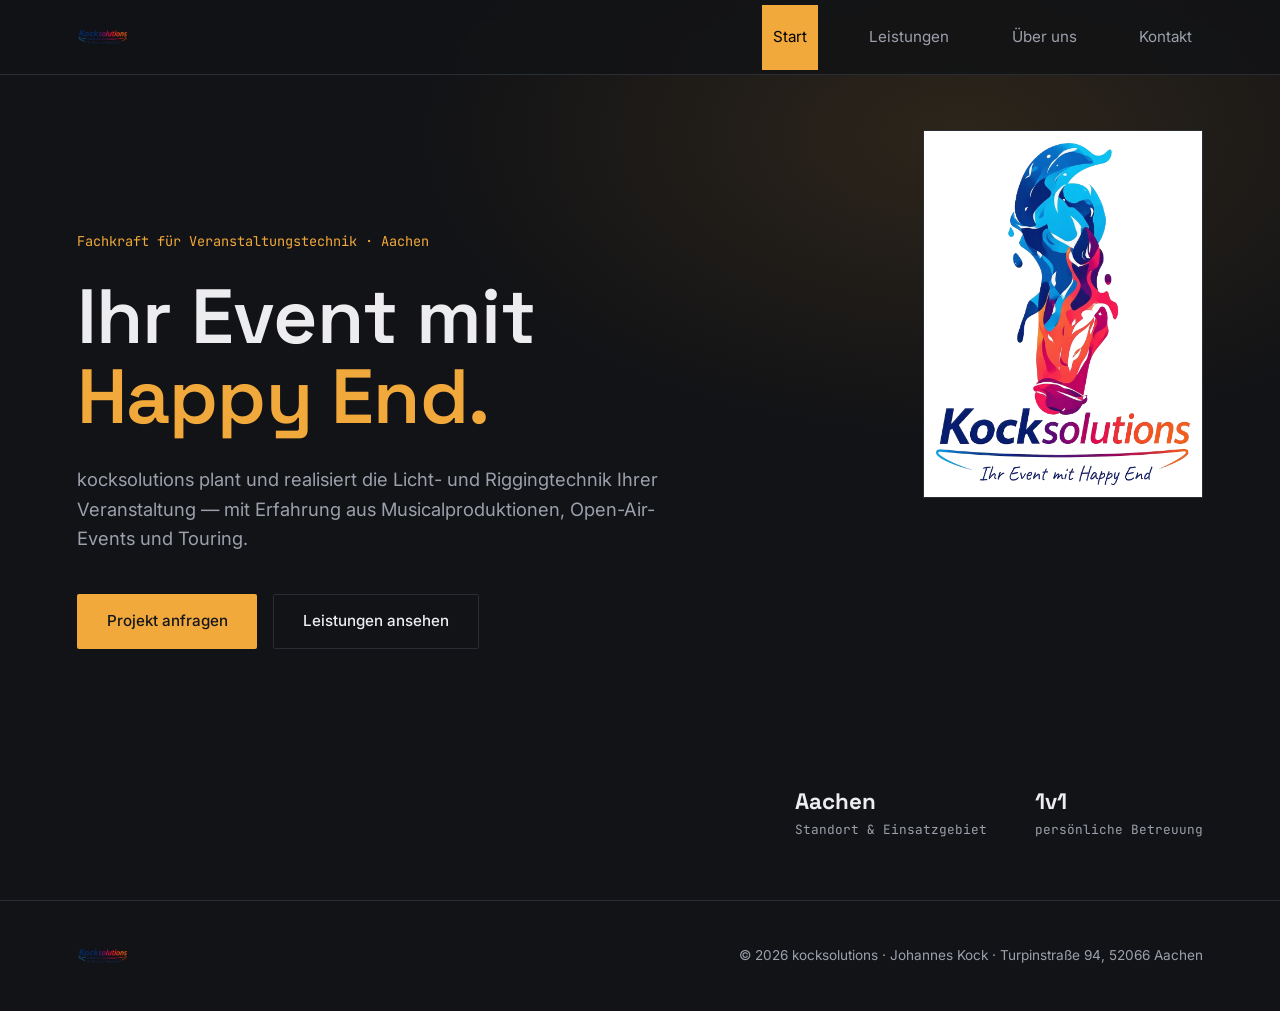
==== index.html @ 4a3fb1c6 "Update" ====
<!DOCTYPE html>
<html lang="de">
<head>
<meta charset="UTF-8">
<meta name="viewport" content="width=device-width, initial-scale=1.0">
<title>kocksolutions — ihr Event mit Happy End</title>
<link rel="stylesheet" href="style.css">
<link rel="stylesheet" href="service-animations.css">
</head>
<body>

<nav>
  <div class="logo"><img src="website-images/Kocksolutions_Spruch_Transparent.png" alt="Kocksolutions"></div>
  <button class="nav-toggle" id="navToggle" aria-label="Menü öffnen">☰</button>
  <div class="nav-links" id="navLinks">
    <a data-page="home" class="active">Start</a>
    <a data-page="leistungen">Leistungen</a>
    <a data-page="ueberuns">Über uns</a>
    <a data-page="kontakt">Kontakt</a>
  </div>
</nav>

<!-- ================= HOME ================= -->
<div class="page active" id="page-home">
  <section class="hero">
    <img class="hero-logo" src="website-images/Kocksolutions_Logo_Transparent.png" alt="Kocksolutions Logo">
    <div class="hero-eyebrow mono">Fachkraft für Veranstaltungstechnik · Aachen</div>
    <h1>Ihr Event mit <em>Happy End.</em></h1>
    <p>kocksolutions plant und realisiert die Licht- und Riggingtechnik Ihrer Veranstaltung — mit Erfahrung aus Musicalproduktionen, Open-Air-Events und Touring.</p>
    <div class="hero-actions">
      <a class="btn btn-primary" data-page="kontakt">Projekt anfragen</a>
      <a class="btn btn-outline" data-page="leistungen">Leistungen ansehen</a>
    </div>
    <div class="hero-meta">
      <div><strong>Aachen</strong>Standort &amp; Einsatzgebiet</div>
      <div><strong>1v1</strong>persönliche Betreuung</div>
    </div>
  </section>
</div>

<!-- ================= LEISTUNGEN ================= -->
<div class="page" id="page-leistungen">
  <section>
    <div class="section-head">
      <h2>Leistungen</h2>
      <p>Licht, Rigging und technische Planung aus einer Hand — mit Erfahrung aus Musicals, Open-Air-Veranstaltungen und Touring.</p>
    </div>

    <div class="services" role="list">
      <div class="service" role="listitem" tabindex="0">
        <svg viewBox="0 0 24 24" fill="none" stroke-width="1.6" stroke-linecap="round" stroke-linejoin="round"><path d="M9 18h6M10 21h4M12 3a6 6 0 0 0-4 10.5c.6.6 1 1.4 1 2.5h6c0-1.1.4-1.9 1-2.5A6 6 0 0 0 12 3z"/></svg>
        <div><h3>Lichttechnik</h3><p>Planung, Aufbau und Betrieb von Scheinwerfern, Steuerpulten und Lichtanlagen für jede Bühnengröße.<span class="service-detail">Von der Auswahl der Geräte bis zur Einrichtung vor Ort entsteht eine zuverlässige Lichtlösung für Ihre Produktion.</span></p></div>
        <div class="service-image"><img src="https://images.unsplash.com/photo-1503095396549-807759245b35?auto=format&amp;fit=crop&amp;w=440&amp;h=152&amp;q=80" alt="Bühne mit farbiger Lichttechnik"></div>
      </div>
      <div class="service" role="listitem" tabindex="0">
        <svg viewBox="0 0 24 24" fill="none" stroke-width="1.6" stroke-linecap="round" stroke-linejoin="round"><circle cx="12" cy="12" r="4"/><path d="M12 2v2M12 20v2M4.9 4.9l1.4 1.4M17.7 17.7l1.4 1.4M2 12h2M20 12h2M4.9 19.1l1.4-1.4M17.7 6.3l1.4-1.4"/></svg>
        <div><h3>Lichtdesign</h3><p>Stimmungsvolle Beleuchtungskonzepte, abgestimmt auf Bühne, Raum und dramaturgischen Anspruch.<span class="service-detail">Farbe, Kontrast und Bewegung unterstützen dabei gezielt Atmosphäre, Künstler und Geschichte des Events.</span></p></div>
        <div class="service-image"><img src="https://images.unsplash.com/photo-1492684223066-81342ee5ff30?auto=format&amp;fit=crop&amp;w=440&amp;h=152&amp;q=80" alt="Beleuchtete Konzertbühne bei Nacht"></div>
      </div>
      <div class="service" role="listitem" tabindex="0">
        <svg viewBox="0 0 24 24" fill="none" stroke-width="1.6" stroke-linecap="round" stroke-linejoin="round"><path d="M4 4v6h6M20 20v-6h-6"/><path d="M20 8a8 8 0 0 0-14.9-3M4 16a8 8 0 0 0 14.9 3"/></svg>
        <div><h3>Rigging</h3><p>Sichere Planung und Montage von Traversen, Flugpunkten und Lastaufnahmen nach geltenden Vorschriften.<span class="service-detail">Dabei werden Anschlagpunkte, Lasten und die örtlichen Bedingungen sorgfältig geprüft und dokumentiert.</span></p></div>
        <div class="service-image"><img src="https://images.unsplash.com/photo-1524368535928-5b5e00ddc76b?auto=format&amp;fit=crop&amp;w=440&amp;h=152&amp;q=80" alt="Traversen und Scheinwerfer über einer Bühne"></div>
      </div>
      <div class="service" role="listitem" tabindex="0">
        <svg viewBox="0 0 24 24" fill="none" stroke-width="1.6" stroke-linecap="round" stroke-linejoin="round"><path d="M4 4v16M4 4h13l-2 4 2 4H4"/></svg>
        <div><h3>Technische Leitung</h3><p>Ansprechperson vor Ort während der gesamten Veranstaltung — für einen reibungslosen Ablauf.<span class="service-detail">Alle Gewerke und Abläufe bleiben koordiniert, damit Entscheidungen schnell getroffen und Lösungen direkt umgesetzt werden.</span></p></div>
        <div class="service-image"><img src="https://images.unsplash.com/photo-1556761175-b413da4baf72?auto=format&amp;fit=crop&amp;w=440&amp;h=152&amp;q=80" alt="Technisches Team bei einer Veranstaltungsplanung"></div>
      </div>
      <div class="service" role="listitem" tabindex="0">
        <svg viewBox="0 0 24 24" fill="none" stroke-width="1.6" stroke-linecap="round" stroke-linejoin="round"><path d="M9 18V5l12-2v13"/><circle cx="6" cy="18" r="3"/><circle cx="18" cy="16" r="3"/></svg>
        <div><h3>Technische Planung</h3><p>Vorausschauende Planung von Technik, Logistik und Ablauf lange vor dem Veranstaltungstag.<span class="service-detail">Von der ersten Skizze bis zum Zeitplan werden Anforderungen, Material und Personal sinnvoll zusammengeführt.</span></p></div>
        <div class="service-image"><img src="https://images.unsplash.com/photo-1540575467063-178a50c2df87?auto=format&amp;fit=crop&amp;w=440&amp;h=152&amp;q=80" alt="Planung einer Veranstaltung in einem Saal"></div>
      </div>
      <div class="service" role="listitem" tabindex="0">
        <svg viewBox="0 0 24 24" fill="none" stroke-width="1.6" stroke-linecap="round" stroke-linejoin="round"><rect x="3" y="4" width="18" height="16" rx="1"/><path d="M3 9h18M9 9v11"/><path d="M13 13h4M13 16h4"/></svg>
        <div><h3>CAD-Planung</h3><p>Präzise technische Zeichnungen und Bestuhlungs- bzw. Bühnenpläne als verlässliche Planungsgrundlage.<span class="service-detail">Übersichtliche Pläne schaffen Klarheit für Aufbau, Kommunikation und die sichere Umsetzung vor Ort.</span></p></div>
        <div class="service-image"><img src="https://images.unsplash.com/photo-1531058020387-3be344556be6?auto=format&amp;fit=crop&amp;w=440&amp;h=152&amp;q=80" alt="Veranstaltungsraum mit Bühnenaufbau"></div>
      </div>
      <div class="service" role="listitem" tabindex="0">
        <svg viewBox="0 0 24 24" fill="none" stroke-width="1.6" stroke-linecap="round" stroke-linejoin="round"><path d="M4 12a8 8 0 1 1 8 8"/><path d="M4 12v6h6"/></svg>
        <div><h3>Auf- &amp; Abbau</h3><p>Termingerechte, saubere Durchführung von Auf- und Abbau der gesamten Veranstaltungstechnik.<span class="service-detail">Das Material wird strukturiert eingerichtet, getestet und nach dem Event vollständig und ordentlich zurückgebaut.</span></p></div>
        <div class="service-image"><img src="https://images.unsplash.com/photo-1470229722913-7c0e2dbbafd3?auto=format&amp;fit=crop&amp;w=440&amp;h=152&amp;q=80" alt="Aufbau von Veranstaltungstechnik auf einer Bühne"></div>
      </div>
    </div>

    <div class="process">
      <div class="section-head process-head">
        <h2 class="process-title">Ablauf einer Zusammenarbeit</h2>
      </div>
      <div class="process-row">
        <span class="mono">01</span>
        <div><h4>Erstgespräch</h4><p>Wir besprechen Anlass, Ort und Anforderungen Ihrer Veranstaltung.</p></div>
      </div>
      <div class="process-row">
        <span class="mono">02</span>
        <div><h4>Technikkonzept</h4><p>Sie erhalten ein passgenaues Konzept für Ton, Licht und Bühnenaufbau.</p></div>
      </div>
      <div class="process-row">
        <span class="mono">03</span>
        <div><h4>Umsetzung vor Ort</h4><p>Aufbau, Betrieb und technische Betreuung während der gesamten Veranstaltung.</p></div>
      </div>
      <div class="process-row">
        <span class="mono">04</span>
        <div><h4>Happy End</h4><p>Sauberer Abbau und Nachbesprechung — Ihr Event ist erfolgreich zu Ende gegangen.</p></div>
      </div>
    </div>
  </section>
</div>

<!-- ================= UEBER UNS ================= -->
<div class="page" id="page-ueberuns">
  <section>
    <div class="section-head">
      <h2>Über uns</h2>
    </div>
    <div class="about-grid">
      <div>
        <p><strong>kocksolutions</strong> steht für die professionelle Umsetzung von Veranstaltungen — geleitet von Johannes Kock, ausgebildete Fachkraft für Veranstaltungstechnik mit den Schwerpunkten Lichttechnik, Lichtdesign und Rigging.</p>
        <p>Die Erfahrung stammt aus anspruchsvollen Produktionen: <strong>Musicals</strong> mit komplexen Lichtstimmungen, <strong>Open-Air-Veranstaltungen</strong> mit hohem logistischem Aufwand und dem <strong>Touring</strong>-Alltag, in dem Technik täglich neu auf- und abgebaut wird.</p>
        <p>Als Einzelunternehmen bedeutet das kurze Wege: <strong>eine feste Ansprechperson</strong> von der ersten Anfrage bis zum Abbau nach der Veranstaltung — für ein Event mit Happy End.</p>
      </div>
      <div class="spec-sheet">
        <h3>Kurzprofil</h3>
        <div class="spec-row"><span>Inhaber</span><span>Johannes Kock</span></div>
        <div class="spec-row"><span>Qualifikation</span><span>Fachkraft f. Veranstaltungstechnik</span></div>
        <div class="spec-row"><span>Unternehmen</span><span>kocksolutions</span></div>
        <div class="spec-row"><span>Standort</span><span>Aachen</span></div>
        <div class="spec-row"><span>Einsatzgebiet</span><span>Aachen &amp; Umgebung</span></div>
        <div class="spec-row"><span>Erfahrung</span><span>Musicals, Open Air, Touring</span></div>
        <div class="spec-row"><span>Leitspruch</span><span>ihr Event mit Happy End</span></div>
      </div>
    </div>
  </section>
</div>

<!-- ================= KONTAKT ================= -->
<div class="page" id="page-kontakt">
  <section>
    <div class="section-head">
      <h2>Kontakt</h2>
      <p>Erzählen Sie uns von Ihrer Veranstaltung — wir melden uns zeitnah zurück.</p>
    </div>
    <div class="contact-grid">
      <div>
        <div class="contact-info-item">
          <div class="label">Ansprechpartner</div>
          <div class="value">Johannes Kock</div>
        </div>
        <div class="contact-info-item">
          <div class="label">Adresse</div>
          <div class="value">Turpinstraße 94<br>52066 Aachen</div>
        </div>
        <div class="contact-info-item">
          <div class="label">Telefon</div>
          <div class="value"><a href="tel:+491777585331">+49 177 7585331</a></div>
        </div>
        <div class="contact-info-item">
          <div class="label">E-Mail</div>
          <div class="value"><a href="mailto:info@kocksolutions.de">info@kocksolutions.de</a></div>
        </div>
      </div>
      <form id="contactForm" action="https://formsubmit.co/ajax/info@kocksolutions.de" method="POST">
        <input type="hidden" name="_subject" value="Neue Anfrage über kocksolutions.de">
        <input type="hidden" name="_template" value="table">
        <input type="hidden" name="_captcha" value="false">
        <div class="field">
          <label for="name">Name</label>
          <input type="text" id="name" name="Name" required>
        </div>
        <div class="field">
          <label for="email">E-Mail</label>
          <input type="email" id="email" name="E-Mail" required>
        </div>
        <div class="field">
          <label for="event">Art der Veranstaltung</label>
          <input type="text" id="event" name="Veranstaltung" placeholder="z. B. Firmenfeier, Konzert, Hochzeit">
        </div>
        <div class="field">
          <label for="message">Nachricht</label>
          <textarea id="message" name="Nachricht" required></textarea>
        </div>
        <button type="submit" class="btn btn-primary submit-button">Nachricht senden</button>
        <p class="form-status" id="formStatus" role="status" aria-live="polite"></p>
      </form>
    </div>
  </section>
</div>

<footer>
  <div class="logo"><img src="website-images/Kocksolutions_Spruch_Transparent.png" alt="Kocksolutions"></div>
  <div>© 2026 kocksolutions · Johannes Kock · Turpinstraße 94, 52066 Aachen</div>
</footer>

<div class="success-overlay" id="successOverlay" role="alert" aria-live="assertive" aria-hidden="true">
  <p>Danke! Ihre Nachricht wurde gesendet.</p>
</div>

<script>
  const links = document.querySelectorAll('[data-page]');
  const pages = document.querySelectorAll('.page');
  const navLinksEl = document.getElementById('navLinks');
  const navToggle = document.getElementById('navToggle');
  const contactForm = document.getElementById('contactForm');
  const formStatus = document.getElementById('formStatus');
  const successOverlay = document.getElementById('successOverlay');

  function showPage(id){
    pages.forEach(p => p.classList.toggle('active', p.id === 'page-' + id));
    document.querySelectorAll('.nav-links a').forEach(a => a.classList.toggle('active', a.dataset.page === id));
    window.scrollTo({top:0, behavior:'auto'});
    navLinksEl.classList.remove('open');
  }

  links.forEach(link => {
    link.addEventListener('click', () => showPage(link.dataset.page));
  });

  navToggle.addEventListener('click', () => {
    navLinksEl.classList.toggle('open');
  });

  async function hasMailServer(email){
    const domain = email.split('@').pop().trim().toLowerCase();
    const dnsUrl = `https://cloudflare-dns.com/dns-query?name=${encodeURIComponent(domain)}&type=MX`;
    const response = await fetch(dnsUrl, { headers: { Accept: 'application/dns-json' } });
    if (!response.ok) throw new Error('Die E-Mail-Domain konnte nicht geprüft werden.');
    const result = await response.json();
    return result.Status === 0 && result.Answer?.some(record => record.type === 15);
  }

  contactForm.addEventListener('submit', async event => {
    event.preventDefault();
    const submitButton = contactForm.querySelector('button[type="submit"]');
    submitButton.disabled = true;
    formStatus.textContent = 'Nachricht wird gesendet ...';
    formStatus.className = 'form-status is-sending';

    try {
      const email = document.getElementById('email').value;
      if (!(await hasMailServer(email))) {
        throw new Error('Diese E-Mail-Domain scheint keinen Mailserver zu besitzen.');
      }

      const response = await fetch(contactForm.action, {
        method: 'POST',
        body: new FormData(contactForm),
        headers: { Accept: 'application/json' }
      });

      if (!response.ok) throw new Error('FormSubmit request failed');
      contactForm.reset();
      formStatus.textContent = '';
      formStatus.className = 'form-status';
      successOverlay.classList.add('is-visible');
      successOverlay.setAttribute('aria-hidden', 'false');
      window.setTimeout(() => {
        successOverlay.classList.remove('is-visible');
        successOverlay.setAttribute('aria-hidden', 'true');
      }, 3000);
    } catch (error) {
      formStatus.textContent = error.message || 'Der Versand ist fehlgeschlagen. Bitte versuchen Sie es erneut.';
      formStatus.className = 'form-status is-error';
    } finally {
      submitButton.disabled = false;
    }
  });
</script>

</body>
</html>
---- style.css ----
@import url('https://fonts.googleapis.com/css2?family=Space+Grotesk:wght@400;500;600;700&family=Inter:wght@400;500;600&family=JetBrains+Mono:wght@400;500&display=swap');

:root{
  --bg: #121316;
  --bg-panel: #191b20;
  --bg-panel-alt: #1f222a;
  --text: #EDEDEF;
  --text-muted: #9CA0AC;
  --accent: #F2A93B;
  --accent-dim: #b9822f;
  --accent-soft: rgba(242,169,59,0.12);
  --line: #2A2D34;
}

*{ margin:0; padding:0; box-sizing:border-box; }
html{ scroll-behavior:smooth; overflow-y:scroll; }
body{ background:var(--bg); color:var(--text); font-family:'Inter', sans-serif; line-height:1.6; overflow-x:hidden; }
h1,h2,h3,.display{ font-family:'Space Grotesk', sans-serif; font-weight:600; letter-spacing:-0.01em; }
.mono{ font-family:'JetBrains Mono', monospace; }
a{ color:inherit; text-decoration:none; }

nav{ position:fixed; top:0; left:0; right:0; z-index:100; display:flex; align-items:center; justify-content:space-between; padding:20px 6vw; background:rgba(18,19,22,0.85); backdrop-filter:blur(10px); border-bottom:1px solid var(--line); }
.logo{ display:flex; align-items:center; width:190px; height:34px; }
.logo img{ display:block; width:100%; max-height:34px; object-fit:contain; object-position:left center; }
.nav-links{ display:flex; gap:2.5rem; font-size:0.95rem; }
.nav-links a{ position:relative; padding-bottom:4px; color:var(--text-muted); transition:color 1s ease; cursor:pointer; }
.nav-links a::after{ content:''; position:absolute; left:0; bottom:0; width:0; height:2px; background:var(--accent); transition:width 2s ease; }
.nav-links a.active,
.nav-links a.active:hover{
  color:#000;
    background:rgba(242, 169, 59)
}
.nav-links a.active::after{ display:none; }
.nav-toggle{ display:none; }

@media (min-width:821px){
  .nav-links a{
    display:flex;
    align-items:center;
    box-sizing:border-box;
    height:65px;
    padding:0 0.7rem;
    margin:-20px 0;
    line-height:1.6;
    transform:translateX(0);
    transition:none;
  }
}

.page{ display:none; }
.page.active{ display:block; animation:fadeIn 0.35s ease; }
@keyframes fadeIn{ from{ opacity:0; transform:translateY(8px);} to{ opacity:1; transform:translateY(0);} }
section{ padding:120px 6vw 100px; }

.hero{ min-height:100vh; display:flex; flex-direction:column; justify-content:center; position:relative; padding-top:80px; background:radial-gradient(ellipse 900px 500px at 75% 15%, var(--accent-soft), transparent 60%); }
.hero-logo{ position:absolute; top:130px; right:6vw; width:min(25vw, 280px); max-height:42vh; object-fit:contain; padding:0.75rem; background:#fff; border:1px solid var(--line); }
.hero-eyebrow{ color:var(--accent); font-family:'JetBrains Mono', monospace; font-size:0.85rem; margin-bottom:1.5rem; }
.hero h1{ font-size:clamp(2.6rem, 6vw, 5rem); line-height:1.04; max-width:14ch; }
.hero h1 em{ font-style:normal; color:var(--accent); }
.hero p{ margin-top:1.8rem; max-width:52ch; font-size:1.15rem; color:var(--text-muted); }
.hero-actions{ display:flex; gap:1rem; margin-top:2.5rem; flex-wrap:wrap; }
.btn{ display:inline-block; padding:0.9rem 1.8rem; border-radius:2px; font-size:0.95rem; font-weight:500; cursor:pointer; transition:all 1s ease; border:1px solid transparent; }
.btn-primary{ background:var(--accent); color:#16171a; }
.btn-primary:hover{ background:#ffbf5c; }
.btn-outline{ border-color:var(--line); color:var(--text); }
.btn-outline:hover{ border-color:var(--accent); color:var(--accent); }
.hero-meta{ position:absolute; right:6vw; bottom:60px; display:flex; gap:3rem; }
.hero-meta div{ font-family:'JetBrains Mono', monospace; font-size:0.8rem; color:var(--text-muted); }
.hero-meta strong{ display:block; color:var(--text); font-size:1.4rem; font-family:'Space Grotesk'; }

.section-head{ max-width:60ch; margin-bottom:3.5rem; }
.section-head h2{ font-size:clamp(1.9rem, 3.5vw, 2.6rem); }
.section-head p{ color:var(--text-muted); margin-top:0.9rem; font-size:1.05rem; }

.services{ display:grid; gap:1rem; }
.service{ display:grid; grid-template-columns:minmax(0, 1fr) 128px; align-items:center; gap:1.5rem; min-height:150px; padding:1.5rem; background:var(--bg); border:1px solid var(--line); overflow:hidden; cursor:default; transition:grid-template-columns 0.35s ease, background 0.25s ease; }
.service:hover, .service:focus{ background:var(--bg-panel); }
.service:focus{ outline:1px solid var(--accent); outline-offset:-1px; }
.service svg{ display:none; }
.service h3{ font-size:1.45rem; margin-bottom:0; }
.service p{ max-height:0; margin:0; color:var(--text-muted); font-size:0.95rem; opacity:0; overflow:hidden; transform:translateX(-48px); transition:max-height 0.75s cubic-bezier(0.22, 1, 0.36, 1), margin 0.75s cubic-bezier(0.22, 1, 0.36, 1), opacity 0.8s ease, transform 0.8s cubic-bezier(0.22, 1, 0.36, 1); }
.service:hover p, .service:focus p{ max-height:8rem; margin-top:0.65rem; opacity:1; transform:translateX(0); }
.service-image{ width:128px; height:128px; opacity:1; overflow:hidden; transform:none; }
.service-image img{ display:block; width:128px; height:128px; object-fit:cover; filter:saturate(0.8); }

.process{ margin-top:5rem; border-top:1px solid var(--line); padding-top:3rem; }
.process-head{ margin-bottom:2rem; }
.process-title{ font-size:1.6rem; }
.process-row{ display:grid; grid-template-columns:80px 1fr; gap:1.5rem; padding:1.4rem 0; border-bottom:1px solid var(--line); align-items:baseline; }
.process-row .mono{ color:var(--accent); font-size:0.9rem; }
.process-row h4{ font-family:'Space Grotesk'; font-size:1.1rem; font-weight:500; margin-bottom:0.3rem; }
.process-row p{ color:var(--text-muted); font-size:0.95rem; max-width:60ch; }

.about-grid{ display:grid; grid-template-columns:1.2fr 1fr; gap:4rem; align-items:start; }
.about-grid p{ color:var(--text-muted); margin-bottom:1.2rem; font-size:1.05rem; max-width:56ch; }
.about-grid p strong{ color:var(--text); font-weight:500; }
.spec-sheet{ background:var(--bg-panel); border:1px solid var(--line); padding:2rem; }
.spec-sheet h3{ font-family:'JetBrains Mono', monospace; font-size:0.85rem; color:var(--accent); text-transform:uppercase; letter-spacing:0.06em; margin-bottom:1.4rem; padding-bottom:1rem; border-bottom:1px solid var(--line); }
.spec-row{ display:flex; justify-content:space-between; padding:0.7rem 0; border-bottom:1px solid var(--line); font-size:0.92rem; }
.spec-row:last-child{ border-bottom:none; }
.spec-row span:first-child{ color:var(--text-muted); }
.spec-row span:last-child{ font-family:'JetBrains Mono', monospace; text-align:right; }

.contact-grid{ display:grid; grid-template-columns:1fr 1.3fr; gap:4rem; }
.contact-info-item{ margin-bottom:2.2rem; }
.contact-info-item .label{ font-family:'JetBrains Mono', monospace; font-size:0.78rem; color:var(--accent); text-transform:uppercase; letter-spacing:0.06em; margin-bottom:0.5rem; }
.contact-info-item .value{ font-size:1.15rem; }
.contact-info-item .value a:hover{ color:var(--accent); }
form{ display:flex; flex-direction:column; gap:1.3rem; }
.field{ display:flex; flex-direction:column; gap:0.5rem; }
.field label{ font-size:0.85rem; color:var(--text-muted); }
.field input, .field textarea{ background:var(--bg-panel); border:1px solid var(--line); color:var(--text); padding:0.85rem 1rem; font-family:'Inter', sans-serif; font-size:0.95rem; border-radius:2px; }
.field input:focus, .field textarea:focus{ outline:none; border-color:var(--accent); }
.field textarea{ resize:vertical; min-height:120px; }
.submit-button{ align-self:flex-start; }
.submit-button:disabled{ cursor:wait; opacity:0.65; }
.form-status{ min-height:1.6em; font-size:0.9rem; }
.form-status.is-sending{ color:var(--text-muted); }
@keyframes form-status-flash{
  0%, 100%{ opacity:1; }
  35%{ opacity:0.2; }
  70%{ opacity:1; }
}
.form-status.is-success{ color:#8fd18f; animation:form-status-flash 1.2s ease-in-out 2; }
.form-status.is-error{ color:#ff8d8d; }
.success-overlay{
  position:fixed;
  inset:0;
  z-index:200;
  display:none;
  align-items:center;
  justify-content:center;
  padding:2rem;
  background:rgba(18,19,22,0.94);
  color:var(--accent);
  pointer-events:none;
  opacity:0;
  visibility:hidden;
}
.success-overlay p{
  max-width:90vw;
  padding:1.25rem 2rem;
  border-radius:12px;
  background:#218838;
  font-family:'Space Grotesk', sans-serif;
  font-size:clamp(1.5rem, 4vw, 3rem);
  color:#fff;
  text-align:center;
  box-shadow:0 12px 35px rgba(0,0,0,0.3);
}
.success-overlay.is-visible{
  display:flex;
  visibility:visible;
  animation:success-overlay-in 3s ease-in-out both;
}
@keyframes success-overlay-in{
  0%, 100%{ opacity:0; }
  12%, 88%{ opacity:1; }
}

footer{ border-top:1px solid var(--line); padding:2.5rem 6vw; display:flex; justify-content:space-between; align-items:center; flex-wrap:wrap; gap:1rem; color:var(--text-muted); font-size:0.85rem; }
footer .logo{ width:165px; height:30px; }

@media (max-width:820px){
  .about-grid, .contact-grid{ grid-template-columns:1fr; }
  .hero-meta{ position:static; margin-top:3rem; }
  .hero-logo{ position:static; display:block; width:min(55vw, 240px); max-height:34vh; margin:2.5rem 0 0 auto; }
  .nav-links{ position:fixed; top:75px; left:0; right:0; bottom:0; z-index:10; background:  rgba(0, 0, 0, 0.712) !important; opacity:1; box-shadow:0 25px 50px  rgba(0, 0, 0, 0.712); flex-direction:column; min-height:calc(100dvh - 75px); padding:2.5rem 6vw; gap:1.8rem; font-size:1.2rem; transform:translateX(100%); transition:transform 1s ease; }
  .nav-links.open{ transform:translateX(0); background:  rgba(0, 0, 0, 0.884) !important; }
  .nav-toggle{ display:block; background:none; border:none; color:var(--text); font-size:1.6rem; cursor:pointer; z-index:101; }
}

@media (max-width:600px){
  .service{ grid-template-columns:minmax(0, 1fr); gap:1rem; min-height:0; align-items:start; }
  .service:hover, .service:focus{ grid-template-columns:minmax(0, 1fr); }
  .service:hover p, .service:focus p{ max-height:24rem; }
  .service-image{ grid-column:1; width:100%; height:120px; opacity:1; transform:none; }
  .service-image img{ width:100%; height:120px; }
  .service:hover .service-image, .service:focus .service-image{ width:100%; }
}

@media (prefers-reduced-motion: reduce){
  *{ animation:none !important; transition:none !important; scroll-behavior:auto !important; }
}
---- service-animations.css ----
@keyframes service-text-in{
  from{
    opacity:0;
    transform:translateX(-48px);
  }
  to{
    opacity:1;
    transform:translateX(0);
  }
}

.service:hover p,
.service:focus p{
  animation:service-text-in 1.8s cubic-bezier(0.22, 1, 0.36, 1) both;
  will-change:opacity, transform;
}

.service p{
  transition:
    max-height 1.4s cubic-bezier(0.22, 1, 0.36, 1),
    margin 1.4s cubic-bezier(0.22, 1, 0.36, 1),
    opacity 1.4s ease,
    transform 1.4s cubic-bezier(0.22, 1, 0.36, 1);
}
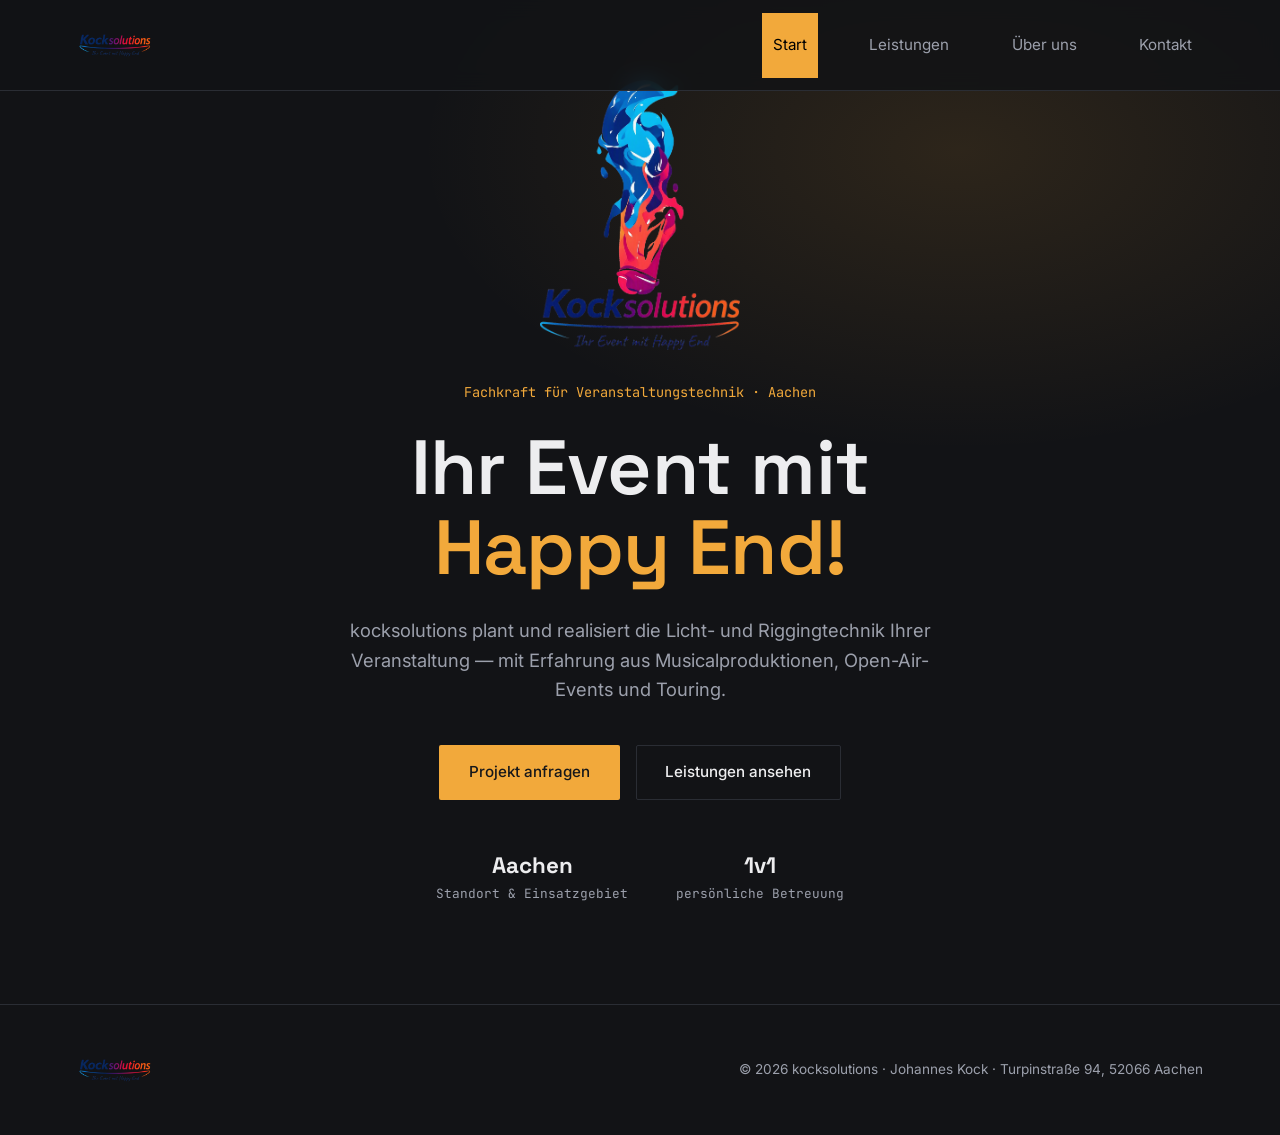
==== commit 1646357c: "Update index.html" ====
--- a/index.html
+++ b/index.html
@@ -25,7 +25,7 @@
   <section class="hero">
     <img class="hero-logo" src="website-images/Kocksolutions_Logo_Transparent.png" alt="Kocksolutions Logo">
     <div class="hero-eyebrow mono">Fachkraft für Veranstaltungstechnik · Aachen</div>
-    <h1>Ihr Event mit <em>Happy End.</em></h1>
+    <h1>Ihr Event mit <em>Happy End!</em></h1>
     <p>kocksolutions plant und realisiert die Licht- und Riggingtechnik Ihrer Veranstaltung — mit Erfahrung aus Musicalproduktionen, Open-Air-Events und Touring.</p>
     <div class="hero-actions">
       <a class="btn btn-primary" data-page="kontakt">Projekt anfragen</a>
--- a/style.css
+++ b/style.css
@@ -20,8 +20,8 @@
 a{ color:inherit; text-decoration:none; }
 
 nav{ position:fixed; top:0; left:0; right:0; z-index:100; display:flex; align-items:center; justify-content:space-between; padding:20px 6vw; background:rgba(18,19,22,0.85); backdrop-filter:blur(10px); border-bottom:1px solid var(--line); }
-.logo{ display:flex; align-items:center; width:190px; height:34px; }
-.logo img{ display:block; width:100%; max-height:34px; object-fit:contain; object-position:left center; }
+.logo{ display:flex; align-items:center; flex:0 0 300px; width:300px; height:50px; overflow:hidden; }
+.logo img{ display:block; width:300px; height:50px; max-width:300px; max-height:50px; object-fit:contain; object-position:left center; }
 .nav-links{ display:flex; gap:2.5rem; font-size:0.95rem; }
 .nav-links a{ position:relative; padding-bottom:4px; color:var(--text-muted); transition:color 1s ease; cursor:pointer; }
 .nav-links a::after{ content:''; position:absolute; left:0; bottom:0; width:0; height:2px; background:var(--accent); transition:width 2s ease; }
@@ -52,19 +52,19 @@
 @keyframes fadeIn{ from{ opacity:0; transform:translateY(8px);} to{ opacity:1; transform:translateY(0);} }
 section{ padding:120px 6vw 100px; }
 
-.hero{ min-height:100vh; display:flex; flex-direction:column; justify-content:center; position:relative; padding-top:80px; background:radial-gradient(ellipse 900px 500px at 75% 15%, var(--accent-soft), transparent 60%); }
-.hero-logo{ position:absolute; top:130px; right:6vw; width:min(25vw, 280px); max-height:42vh; object-fit:contain; padding:0.75rem; background:#fff; border:1px solid var(--line); }
-.hero-eyebrow{ color:var(--accent); font-family:'JetBrains Mono', monospace; font-size:0.85rem; margin-bottom:1.5rem; }
-.hero h1{ font-size:clamp(2.6rem, 6vw, 5rem); line-height:1.04; max-width:14ch; }
+.hero{ min-height:100vh; display:flex; flex-direction:column; align-items:center; justify-content:center; position:relative; padding-top:80px; text-align:center; background:radial-gradient(ellipse 900px 500px at 75% 15%, var(--accent-soft), transparent 60%); }
+.hero-logo{ position:static; width:300px; max-width:100%; max-height:30vh; object-fit:contain; margin-bottom:2rem; }
+.hero-eyebrow{ width:100%; max-width:100%; color:var(--accent); font-family:'JetBrains Mono', monospace; font-size:0.85rem; margin-bottom:1.5rem; }
+.hero h1{ width:100%; max-width:14ch; font-size:clamp(2.6rem, 6vw, 5rem); line-height:1.04; }
 .hero h1 em{ font-style:normal; color:var(--accent); }
-.hero p{ margin-top:1.8rem; max-width:52ch; font-size:1.15rem; color:var(--text-muted); }
-.hero-actions{ display:flex; gap:1rem; margin-top:2.5rem; flex-wrap:wrap; }
+.hero p{ width:min(100%, 52ch); margin-top:1.8rem; font-size:1.15rem; color:var(--text-muted); }
+.hero-actions{ display:flex; width:100%; justify-content:center; gap:1rem; margin-top:2.5rem; flex-wrap:wrap; }
 .btn{ display:inline-block; padding:0.9rem 1.8rem; border-radius:2px; font-size:0.95rem; font-weight:500; cursor:pointer; transition:all 1s ease; border:1px solid transparent; }
 .btn-primary{ background:var(--accent); color:#16171a; }
 .btn-primary:hover{ background:#ffbf5c; }
 .btn-outline{ border-color:var(--line); color:var(--text); }
 .btn-outline:hover{ border-color:var(--accent); color:var(--accent); }
-.hero-meta{ position:absolute; right:6vw; bottom:60px; display:flex; gap:3rem; }
+.hero-meta{ display:flex; width:100%; justify-content:center; gap:3rem; margin-top:3rem; flex-wrap:wrap; }
 .hero-meta div{ font-family:'JetBrains Mono', monospace; font-size:0.8rem; color:var(--text-muted); }
 .hero-meta strong{ display:block; color:var(--text); font-size:1.4rem; font-family:'Space Grotesk'; }
 
@@ -159,18 +159,21 @@
 }
 
 footer{ border-top:1px solid var(--line); padding:2.5rem 6vw; display:flex; justify-content:space-between; align-items:center; flex-wrap:wrap; gap:1rem; color:var(--text-muted); font-size:0.85rem; }
-footer .logo{ width:165px; height:30px; }
+footer .logo{ flex-basis:300px; width:300px; height:50px; }
+footer .logo img{ width:300px; height:50px; max-width:300px; max-height:50px; }
 
 @media (max-width:820px){
   .about-grid, .contact-grid{ grid-template-columns:1fr; }
-  .hero-meta{ position:static; margin-top:3rem; }
-  .hero-logo{ position:static; display:block; width:min(55vw, 240px); max-height:34vh; margin:2.5rem 0 0 auto; }
+  .hero-meta{ margin-top:3rem; }
+  .logo{ flex-basis:min(78vw, 300px); width:min(78vw, 300px); height:44px; }
+  .logo img{ width:min(78vw, 300px); height:44px; max-width:100%; }
+  .hero-logo{ display:block; width:min(88vw, 300px); max-width:100%; max-height:36vh; margin:0 auto 2rem; }
   .nav-links{ position:fixed; top:75px; left:0; right:0; bottom:0; z-index:10; background:  rgba(0, 0, 0, 0.712) !important; opacity:1; box-shadow:0 25px 50px  rgba(0, 0, 0, 0.712); flex-direction:column; min-height:calc(100dvh - 75px); padding:2.5rem 6vw; gap:1.8rem; font-size:1.2rem; transform:translateX(100%); transition:transform 1s ease; }
   .nav-links.open{ transform:translateX(0); background:  rgba(0, 0, 0, 0.884) !important; }
   .nav-toggle{ display:block; background:none; border:none; color:var(--text); font-size:1.6rem; cursor:pointer; z-index:101; }
 }
 
-@media (max-width:600px){
+@media (max-width:700px){
   .service{ grid-template-columns:minmax(0, 1fr); gap:1rem; min-height:0; align-items:start; }
   .service:hover, .service:focus{ grid-template-columns:minmax(0, 1fr); }
   .service:hover p, .service:focus p{ max-height:24rem; }
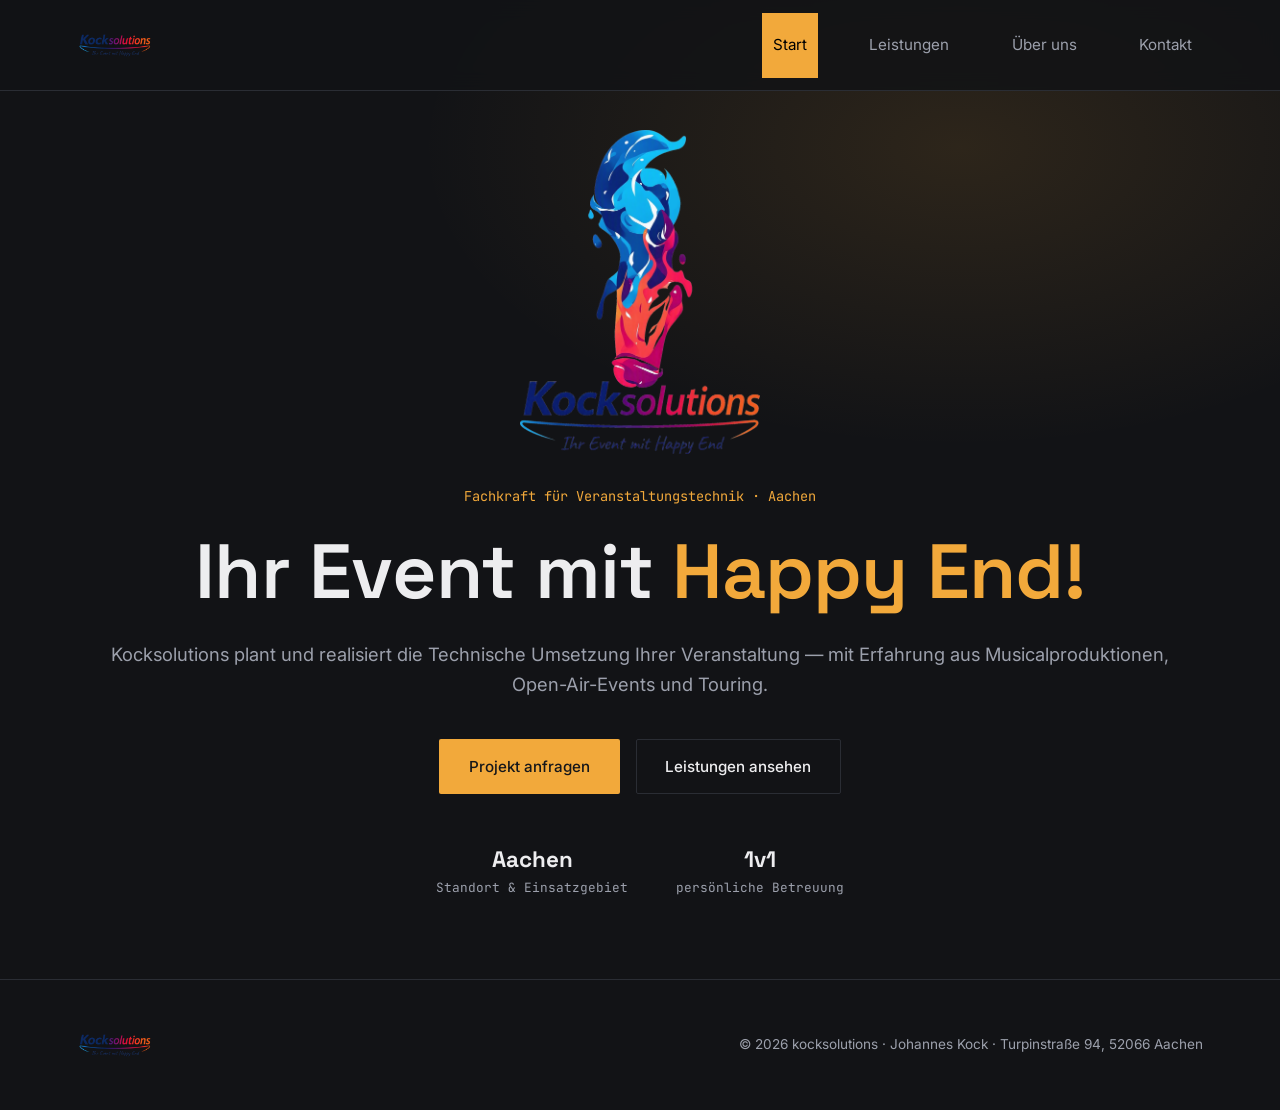
==== commit 84473b28: "Update" ====
--- a/index.html
+++ b/index.html
@@ -26,7 +26,7 @@
     <img class="hero-logo" src="website-images/Kocksolutions_Logo_Transparent.png" alt="Kocksolutions Logo">
     <div class="hero-eyebrow mono">Fachkraft für Veranstaltungstechnik · Aachen</div>
     <h1>Ihr Event mit <em>Happy End!</em></h1>
-    <p>kocksolutions plant und realisiert die Licht- und Riggingtechnik Ihrer Veranstaltung — mit Erfahrung aus Musicalproduktionen, Open-Air-Events und Touring.</p>
+    <p>Kocksolutions plant und realisiert die Technische Umsetzung Ihrer Veranstaltung — mit Erfahrung aus Musicalproduktionen, Open-Air-Events und Touring.</p>
     <div class="hero-actions">
       <a class="btn btn-primary" data-page="kontakt">Projekt anfragen</a>
       <a class="btn btn-outline" data-page="leistungen">Leistungen ansehen</a>
@@ -204,9 +204,15 @@
   const contactForm = document.getElementById('contactForm');
   const formStatus = document.getElementById('formStatus');
   const successOverlay = document.getElementById('successOverlay');
+  const pageOrder = Array.from(pages);
 
   function showPage(id){
-    pages.forEach(p => p.classList.toggle('active', p.id === 'page-' + id));
+    const currentPage = document.querySelector('.page.active');
+    const nextPage = document.getElementById('page-' + id);
+    if (!nextPage || nextPage === currentPage) return;
+    const direction = pageOrder.indexOf(nextPage) > pageOrder.indexOf(currentPage) ? 'page-enter-right' : 'page-enter-left';
+    pages.forEach(p => p.classList.remove('active', 'page-enter-right', 'page-enter-left'));
+    nextPage.classList.add('active', direction);
     document.querySelectorAll('.nav-links a').forEach(a => a.classList.toggle('active', a.dataset.page === id));
     window.scrollTo({top:0, behavior:'auto'});
     navLinksEl.classList.remove('open');
--- a/style.css
+++ b/style.css
@@ -48,16 +48,23 @@
 }
 
 .page{ display:none; }
-.page.active{ display:block; animation:fadeIn 0.35s ease; }
-@keyframes fadeIn{ from{ opacity:0; transform:translateY(8px);} to{ opacity:1; transform:translateY(0);} }
+.page.active{ display:block; }
+@keyframes page-enter-right{ from{ opacity:1; transform:translate3d(100%, 0, 0); } to{ opacity:1; transform:translate3d(0, 0, 0); } }
+@keyframes page-enter-left{ from{ opacity:1; transform:translate3d(-100%, 0, 0); } to{ opacity:1; transform:translate3d(0, 0, 0); } }
+@keyframes page-content-in{ from{ opacity:0; } to{ opacity:1; } }
+.page.page-enter-right, .page.page-enter-left{ animation-duration:0.65s; animation-timing-function:cubic-bezier(0.22, 1, 0.36, 1); animation-fill-mode:both; }
+.page.page-enter-right{ animation-name:page-enter-right; }
+.page.page-enter-left{ animation-name:page-enter-left; }
+.page.page-enter-right, .page.page-enter-left{ will-change:transform; }
+.page.page-enter-right section > *, .page.page-enter-left section > *{ animation:page-content-in 0.8s cubic-bezier(0.22, 1, 0.36, 1) 0.18s both; }
 section{ padding:120px 6vw 100px; }
 
-.hero{ min-height:100vh; display:flex; flex-direction:column; align-items:center; justify-content:center; position:relative; padding-top:80px; text-align:center; background:radial-gradient(ellipse 900px 500px at 75% 15%, var(--accent-soft), transparent 60%); }
-.hero-logo{ position:static; width:300px; max-width:100%; max-height:30vh; object-fit:contain; margin-bottom:2rem; }
-.hero-eyebrow{ width:100%; max-width:100%; color:var(--accent); font-family:'JetBrains Mono', monospace; font-size:0.85rem; margin-bottom:1.5rem; }
-.hero h1{ width:100%; max-width:14ch; font-size:clamp(2.6rem, 6vw, 5rem); line-height:1.04; }
+.hero{ min-height:100vh; display:flex; flex-direction:column; align-items:center; justify-content:center; position:relative; padding:130px 6vw 80px; text-align:center; background:radial-gradient(ellipse 900px 500px at 75% 15%, var(--accent-soft), transparent 60%); }
+.hero-logo{ position:static; width:clamp(280px, 42vw, 720px); max-width:100%; max-height:36vh; object-fit:contain; margin-bottom:2rem; }
+.hero-eyebrow{ width:min(100%, 90ch); color:var(--accent); font-family:'JetBrains Mono', monospace; font-size:0.85rem; margin-bottom:1.5rem; }
+.hero h1{ width:min(100%, 24ch); max-width:100%; font-size:clamp(2.6rem, 6vw, 5rem); line-height:1.04; }
 .hero h1 em{ font-style:normal; color:var(--accent); }
-.hero p{ width:min(100%, 52ch); margin-top:1.8rem; font-size:1.15rem; color:var(--text-muted); }
+.hero p{ width:min(100%, 90ch); margin-top:1.8rem; font-size:1.15rem; color:var(--text-muted); }
 .hero-actions{ display:flex; width:100%; justify-content:center; gap:1rem; margin-top:2.5rem; flex-wrap:wrap; }
 .btn{ display:inline-block; padding:0.9rem 1.8rem; border-radius:2px; font-size:0.95rem; font-weight:500; cursor:pointer; transition:all 1s ease; border:1px solid transparent; }
 .btn-primary{ background:var(--accent); color:#16171a; }
@@ -72,9 +79,9 @@
 .section-head h2{ font-size:clamp(1.9rem, 3.5vw, 2.6rem); }
 .section-head p{ color:var(--text-muted); margin-top:0.9rem; font-size:1.05rem; }
 
-.services{ display:grid; gap:1rem; }
-.service{ display:grid; grid-template-columns:minmax(0, 1fr) 128px; align-items:center; gap:1.5rem; min-height:150px; padding:1.5rem; background:var(--bg); border:1px solid var(--line); overflow:hidden; cursor:default; transition:grid-template-columns 0.35s ease, background 0.25s ease; }
-.service:hover, .service:focus{ background:var(--bg-panel); }
+.services{ display:grid; grid-template-columns:repeat(2, minmax(0, 1fr)); gap:1rem; }
+.service{ display:grid; grid-template-columns:minmax(0, 1fr) 128px; align-items:center; gap:1.5rem; min-height:150px; padding:1.5rem; background:var(--bg); border:1px solid var(--line); overflow:hidden; cursor:default; transform:scale(1); transform-origin:center; transition:transform 0.45s cubic-bezier(0.22, 1, 0.36, 1), grid-template-columns 0.35s ease, background 0.25s ease, box-shadow 0.45s ease; }
+.service:hover, .service:focus{ z-index:2; background:var(--bg-panel); transform:scale(1.04); box-shadow:0 14px 30px rgba(0,0,0,0.28); }
 .service:focus{ outline:1px solid var(--accent); outline-offset:-1px; }
 .service svg{ display:none; }
 .service h3{ font-size:1.45rem; margin-bottom:0; }
@@ -174,8 +181,9 @@
 }
 
 @media (max-width:700px){
+  .services{ grid-template-columns:1fr; }
   .service{ grid-template-columns:minmax(0, 1fr); gap:1rem; min-height:0; align-items:start; }
-  .service:hover, .service:focus{ grid-template-columns:minmax(0, 1fr); }
+  .service:hover, .service:focus{ grid-template-columns:minmax(0, 1fr); transform:scale(1.02); }
   .service:hover p, .service:focus p{ max-height:24rem; }
   .service-image{ grid-column:1; width:100%; height:120px; opacity:1; transform:none; }
   .service-image img{ width:100%; height:120px; }
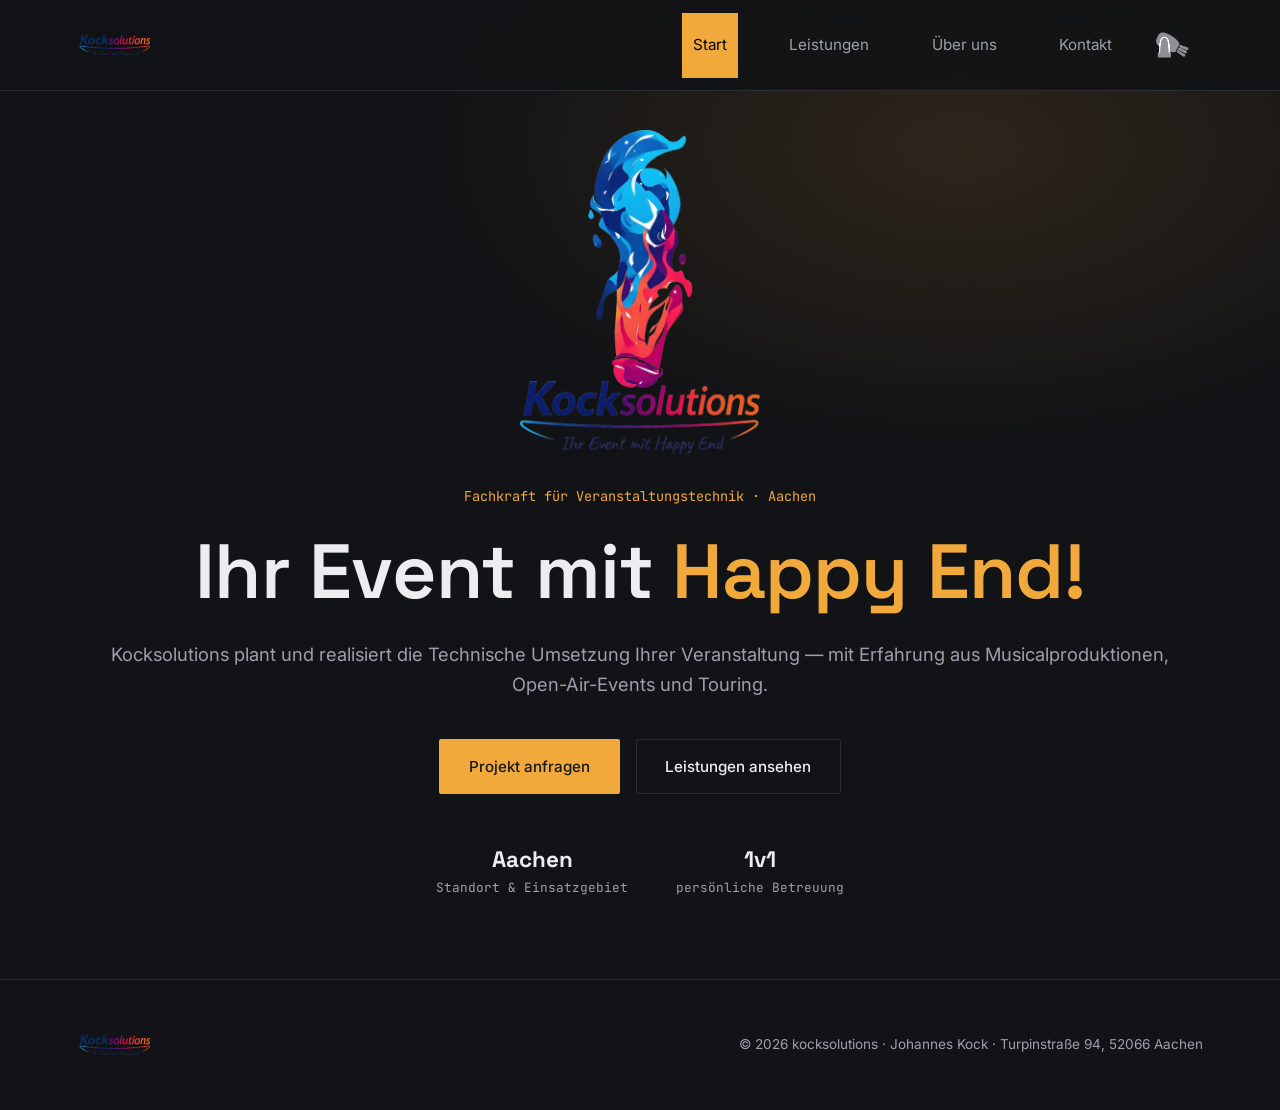
==== commit 9de29994: "Lichtshow und Spotlight Geile Scheiße Alter" ====
--- a/index.html
+++ b/index.html
@@ -9,9 +9,26 @@
 </head>
 <body>
 
+<div class="ultra-dark-overlay" aria-hidden="true"></div>
+<div class="ultra-light-beam" aria-hidden="true"></div>
+<div class="lightshow-overlay" id="lightshowOverlay" aria-hidden="true">
+  <div class="lightshow-beam lightshow-beam-white lightshow-beam-1"></div>
+  <div class="lightshow-beam lightshow-beam-color lightshow-beam-2"></div>
+  <div class="lightshow-beam lightshow-beam-white lightshow-beam-3"></div>
+  <div class="lightshow-beam lightshow-beam-color lightshow-beam-4"></div>
+  <div class="lightshow-beam lightshow-beam-white lightshow-beam-5"></div>
+  <div class="lightshow-beam lightshow-beam-color lightshow-beam-6"></div>
+  <div class="lightshow-beam lightshow-beam-white lightshow-beam-7"></div>
+  <p class="lightshow-title"><em>Kocksolutions</em></p>
+    <p class="blinder-hint">Leertaste drücken für Blinder</p>
+</div>
+
 <nav>
-  <div class="logo"><img src="website-images/Kocksolutions_Spruch_Transparent.png" alt="Kocksolutions"></div>
+  <div class="logo" id="logoTrigger" role="button" tabindex="0" aria-label="Lichtshow starten"><img src="website-images/Kocksolutions_Spruch_Transparent.png" alt="Kocksolutions"></div>
   <button class="nav-toggle" id="navToggle" aria-label="Menü öffnen">☰</button>
+  <button class="theme-toggle" id="themeToggle" type="button" aria-label="Lightmode aktivieren" title="Light-/Darkmode wechseln">
+    <img src="website-images/moving-head-light.svg" alt="">
+  </button>
   <div class="nav-links" id="navLinks">
     <a data-page="home" class="active">Start</a>
     <a data-page="leistungen">Leistungen</a>
@@ -201,9 +218,12 @@
   const pages = document.querySelectorAll('.page');
   const navLinksEl = document.getElementById('navLinks');
   const navToggle = document.getElementById('navToggle');
+  const themeToggle = document.getElementById('themeToggle');
   const contactForm = document.getElementById('contactForm');
   const formStatus = document.getElementById('formStatus');
   const successOverlay = document.getElementById('successOverlay');
+  const logoTrigger = document.getElementById('logoTrigger');
+  const lightshowOverlay = document.getElementById('lightshowOverlay');
   const pageOrder = Array.from(pages);
 
   function showPage(id){
@@ -225,6 +245,73 @@
   navToggle.addEventListener('click', () => {
     navLinksEl.classList.toggle('open');
   });
+
+  function toggleLightshow(){
+    const isVisible = lightshowOverlay.classList.toggle('is-visible');
+    lightshowOverlay.setAttribute('aria-hidden', String(!isVisible));
+  }
+
+  logoTrigger.addEventListener('click', toggleLightshow);
+  logoTrigger.addEventListener('keydown', event => {
+    if (event.key === 'Enter' || event.key === ' ') {
+      event.preventDefault();
+      toggleLightshow();
+    }
+  });
+  document.addEventListener('keydown', event => {
+    if (event.key === 'Escape' && lightshowOverlay.classList.contains('is-visible')) toggleLightshow();
+      if (event.code === 'Space' && !event.repeat) {
+        event.preventDefault();
+        if (!lightshowOverlay.classList.contains('is-visible')) toggleLightshow();
+        lightshowOverlay.classList.remove('blinder-flash');
+        void lightshowOverlay.offsetWidth;
+        lightshowOverlay.classList.add('blinder-flash');
+      }
+  });
+
+  function setTheme(theme){
+    document.body.dataset.theme = theme;
+    const nextTheme = theme === 'dark' ? 'Lightmode' : theme === 'light' ? 'Ultra Darkmode' : 'Darkmode';
+    themeToggle.setAttribute('aria-label', `${nextTheme} aktivieren`);
+    localStorage.setItem('kocksolutions-theme', theme);
+  }
+
+  const themes = ['dark', 'light', 'ultra'];
+  const savedTheme = localStorage.getItem('kocksolutions-theme');
+  setTheme(themes.includes(savedTheme) ? savedTheme : 'dark');
+  themeToggle.addEventListener('click', () => {
+    const currentTheme = themes.indexOf(document.body.dataset.theme);
+    setTheme(themes[(currentTheme + 1) % themes.length]);
+  });
+
+  const pointerTarget = { x: window.innerWidth / 2, y: window.innerHeight / 2 };
+  const pointerPosition = { x: pointerTarget.x, y: pointerTarget.y };
+
+  document.addEventListener('pointermove', event => {
+    pointerTarget.x = event.clientX;
+    pointerTarget.y = event.clientY;
+  });
+
+  function animateLight(){
+    pointerPosition.x += (pointerTarget.x - pointerPosition.x) * 0.16;
+    pointerPosition.y += (pointerTarget.y - pointerPosition.y) * 0.16;
+    document.body.style.setProperty('--mouse-x', `${pointerPosition.x}px`);
+    document.body.style.setProperty('--mouse-y', `${pointerPosition.y}px`);
+    const movingHead = themeToggle.getBoundingClientRect();
+    const sourceX = movingHead.left + movingHead.width / 2;
+    const sourceY = movingHead.top + movingHead.height / 2;
+    const angle = Math.atan2(pointerPosition.y - sourceY, pointerPosition.x - sourceX) * 180 / Math.PI - 90;
+    const distance = Math.hypot(pointerPosition.x - sourceX, pointerPosition.y - sourceY);
+    document.body.style.setProperty('--beam-x', `${sourceX}px`);
+    document.body.style.setProperty('--beam-y', `${sourceY}px`);
+    document.body.style.setProperty('--beam-angle', `${angle}deg`);
+    document.body.style.setProperty('--beam-length', `${distance}px`);
+    document.body.style.setProperty('--beam-end-x', `${pointerPosition.x}px`);
+    document.body.style.setProperty('--beam-end-y', `${pointerPosition.y}px`);
+    requestAnimationFrame(animateLight);
+  }
+
+  animateLight();
 
   async function hasMailServer(email){
     const domain = email.split('@').pop().trim().toLowerCase();
--- a/style.css
+++ b/style.css
@@ -12,14 +12,171 @@
   --line: #2A2D34;
 }
 
+body[data-theme="light"]{
+  --bg:#F4F1E8;
+  --bg-panel:#FFFFFF;
+  --bg-panel-alt:#E9E5D9;
+  --text:#17181B;
+  --text-muted:#5F6269;
+  --accent:#D88916;
+  --accent-dim:#A86A0F;
+  --accent-soft:rgba(216,137,22,0.14);
+  --line:#D8D2C5;
+}
+
+body[data-theme="ultra"]{
+  --bg:#030405;
+  --bg-panel:#090b0e;
+  --bg-panel-alt:#101318;
+  --text:#D7D9DE;
+  --text-muted:#747982;
+  --accent:#F2A93B;
+  --accent-dim:#b9822f;
+  --accent-soft:rgba(242,169,59,0.08);
+  --line:#171a20;
+}
+
 *{ margin:0; padding:0; box-sizing:border-box; }
 html{ scroll-behavior:smooth; overflow-y:scroll; }
 body{ background:var(--bg); color:var(--text); font-family:'Inter', sans-serif; line-height:1.6; overflow-x:hidden; }
+.ultra-dark-overlay{
+  position:fixed;
+  inset:0;
+  z-index:150;
+  pointer-events:none;
+  opacity:0;
+  background:radial-gradient(circle 190px at var(--mouse-x, 50vw) var(--mouse-y, 50vh), transparent 0, transparent 70px, rgba(0,0,0,0.28) 115px, rgba(0,0,0,0.82) 165px, #000 230px);
+  transition:opacity 0.45s ease;
+}
+body[data-theme="ultra"] .ultra-dark-overlay{ opacity:1; }
+.lightshow-overlay{
+  position:fixed;
+  inset:0;
+  z-index:300;
+  display:flex;
+  align-items:center;
+  justify-content:center;
+  overflow:hidden;
+  background:#000;
+  opacity:0;
+  visibility:hidden;
+  pointer-events:none;
+  perspective:900px;
+  transition:opacity 1.8s ease, visibility 1.8s ease;
+}
+.lightshow-overlay.is-visible{
+  opacity:1;
+  visibility:visible;
+  pointer-events:auto;
+}
+.lightshow-beam{
+  position:absolute;
+  top:-8vh;
+  width:9vw;
+  min-width:48px;
+  max-width:110px;
+  height:150vh;
+  opacity:0;
+  transform-origin:50% 0;
+  filter:blur(9px);
+  transform-style:preserve-3d;
+  clip-path:polygon(42% 0, 58% 0, 100% 100%, 0 100%);
+}
+.lightshow-beam-white{ background:linear-gradient(to bottom, rgba(255,255,255,0.48), rgba(255,255,255,0.12) 40%, transparent 82%); }
+.lightshow-beam-color{ background:linear-gradient(to bottom, var(--beam-color), rgba(255,255,255,0.04) 45%, transparent 82%); }
+.lightshow-overlay.is-visible .lightshow-beam-white{ animation:lightshow-white-wobble 5.5s ease-in-out infinite alternate; }
+.lightshow-overlay.is-visible .lightshow-beam-color{ animation:lightshow-color-sweep 4.2s ease-in-out infinite alternate; }
+.lightshow-beam-1{ left:8%; --beam-start:-32deg; --beam-end:-12deg; animation-delay:-1.2s !important; }
+.lightshow-beam-2{ left:22%; --beam-start:-24deg; --beam-end:4deg; --beam-color:#48b8ff; animation-delay:-2.1s !important; }
+.lightshow-beam-3{ left:35%; --beam-start:-12deg; --beam-end:12deg; animation-delay:-0.6s !important; }
+.lightshow-beam-4{ left:47%; --beam-start:-5deg; --beam-end:24deg; --beam-color:#ff4f9a; animation-delay:-3.3s !important; }
+.lightshow-beam-5{ right:35%; --beam-start:12deg; --beam-end:-12deg; animation-delay:-2.8s !important; }
+.lightshow-beam-6{ right:20%; --beam-start:25deg; --beam-end:-3deg; --beam-color:#72e36d; animation-delay:-1.7s !important; }
+.lightshow-beam-7{ right:7%; --beam-start:32deg; --beam-end:12deg; animation-delay:-3.8s !important; }
+@keyframes lightshow-white-wobble{
+  0%{ opacity:0.12; transform:perspective(900px) rotateX(10deg) rotate(var(--beam-start)) scaleX(0.75); }
+  50%{ opacity:0.34; transform:perspective(900px) rotateX(10deg) rotate(var(--beam-end)) scaleX(1); }
+  100%{ opacity:0.16; transform:perspective(900px) rotateX(10deg) rotate(var(--beam-start)) scaleX(0.8); }
+}
+@keyframes lightshow-color-sweep{
+  0%{ opacity:0.12; transform:perspective(900px) rotateX(10deg) rotate(var(--beam-start)) scaleX(0.7); filter:blur(9px) hue-rotate(0deg); }
+  50%{ opacity:0.72; transform:perspective(900px) rotateX(10deg) rotate(var(--beam-end)) scaleX(1); filter:blur(9px) hue-rotate(35deg); }
+  100%{ opacity:0.2; transform:perspective(900px) rotateX(10deg) rotate(var(--beam-start)) scaleX(0.75); filter:blur(9px) hue-rotate(80deg); }
+}
+.lightshow-title{
+  position:relative;
+  z-index:1;
+  color:rgba(255,255,255,0.9);
+  font-family:'Space Grotesk', sans-serif;
+  font-size:clamp(2rem, 6vw, 5rem);
+  letter-spacing:0.08em;
+  opacity:0;
+}
+.lightshow-overlay.is-visible .lightshow-title{ animation:lightshow-title-in 2s ease 1.2s forwards; }
+@keyframes lightshow-title-in{ from{ opacity:0; transform:scale(0.96); } to{ opacity:1; transform:scale(1); } }
+.blinder-hint{
+  position:absolute;
+  bottom:2rem;
+  left:50%;
+  z-index:2;
+  color:rgba(255,255,255,0.62);
+  font-family:'JetBrains Mono', monospace;
+  font-size:0.75rem;
+  letter-spacing:0.04em;
+  opacity:0;
+  transform:translateX(-50%);
+}
+.lightshow-overlay.is-visible .blinder-hint{ animation:blinder-hint-in 3s ease 2.2s forwards; }
+@keyframes blinder-hint-in{ to{ opacity:1; } }
+.lightshow-overlay.blinder-flash::after{
+  content:'';
+  position:absolute;
+  inset:0;
+  z-index:5;
+  background:#ffdf51;
+  pointer-events:none;
+  animation:blinder-flash 1s ease-in-out both;
+}
+@keyframes blinder-flash{
+  0%{ opacity:0; }
+  1%{ opacity:0.95; }
+  100%{ opacity:0; }
+}
+.ultra-light-beam{
+  position:fixed;
+  z-index:151;
+  top:var(--beam-y, 32px);
+  left:var(--beam-x, 50%);
+  width:clamp(70px, 8vw, 120px);
+  height:var(--beam-length, 0px);
+  pointer-events:none;
+  opacity:0;
+  transform:translateX(-50%) rotate(var(--beam-angle, 180deg));
+  transform-origin:50% 0;
+  background:linear-gradient(to bottom, rgba(255,255,255,0.22), rgba(255,255,255,0.08) 55%, transparent 100%);
+  clip-path:polygon(42% 0, 58% 0, 100% 100%, 0 100%);
+  filter:blur(12px);
+  transition:opacity 0.45s ease;
+}
+.ultra-light-beam::after{
+  content:'';
+  position:fixed;
+  top:var(--beam-end-y, 50vh);
+  left:var(--beam-end-x, 50vw);
+  width:10px;
+  height:10px;
+  border-radius:50%;
+  background:rgba(255,255,255,0.7);
+  box-shadow:0 0 14px 5px rgba(255,255,255,0.2);
+  transform:translate(-50%, -50%);
+}
+body[data-theme="ultra"] .ultra-light-beam{ opacity:1; }
 h1,h2,h3,.display{ font-family:'Space Grotesk', sans-serif; font-weight:600; letter-spacing:-0.01em; }
 .mono{ font-family:'JetBrains Mono', monospace; }
 a{ color:inherit; text-decoration:none; }
 
 nav{ position:fixed; top:0; left:0; right:0; z-index:100; display:flex; align-items:center; justify-content:space-between; padding:20px 6vw; background:rgba(18,19,22,0.85); backdrop-filter:blur(10px); border-bottom:1px solid var(--line); }
+body[data-theme="light"] nav{ background:rgba(244,241,232,0.9); }
 .logo{ display:flex; align-items:center; flex:0 0 300px; width:300px; height:50px; overflow:hidden; }
 .logo img{ display:block; width:300px; height:50px; max-width:300px; max-height:50px; object-fit:contain; object-position:left center; }
 .nav-links{ display:flex; gap:2.5rem; font-size:0.95rem; }
@@ -32,8 +189,29 @@
 }
 .nav-links a.active::after{ display:none; }
 .nav-toggle{ display:none; }
+.theme-toggle{
+  display:flex;
+  align-items:center;
+  justify-content:center;
+  width:64px;
+  height:36px;
+  margin-left:auto;
+  padding:0;
+  border:0;
+  border-radius:0;
+  background:transparent;
+  color:var(--accent);
+  cursor:pointer;
+  transition:color 0.25s ease, transform 0.25s ease;
+}
+.theme-toggle:hover{ transform:scale(1.08); }
+.theme-toggle:focus-visible{ outline:2px solid var(--accent); outline-offset:3px; }
+.theme-toggle img{ display:block; width:58px; height:33px; object-fit:contain; filter:brightness(1.45); transition:filter 0.3s ease; }
+body[data-theme="light"] .theme-toggle img{ filter:brightness(0.55); }
 
 @media (min-width:821px){
+  .nav-links{ order:2; margin-left:auto; }
+  .theme-toggle{ order:3; margin-left:1rem; }
   .nav-links a{
     display:flex;
     align-items:center;
@@ -52,11 +230,11 @@
 @keyframes page-enter-right{ from{ opacity:1; transform:translate3d(100%, 0, 0); } to{ opacity:1; transform:translate3d(0, 0, 0); } }
 @keyframes page-enter-left{ from{ opacity:1; transform:translate3d(-100%, 0, 0); } to{ opacity:1; transform:translate3d(0, 0, 0); } }
 @keyframes page-content-in{ from{ opacity:0; } to{ opacity:1; } }
-.page.page-enter-right, .page.page-enter-left{ animation-duration:0.65s; animation-timing-function:cubic-bezier(0.22, 1, 0.36, 1); animation-fill-mode:both; }
+.page.page-enter-right, .page.page-enter-left{ animation-duration:0.8s; animation-timing-function:cubic-bezier(0.22, 1, 0.36, 1); animation-fill-mode:both; }
 .page.page-enter-right{ animation-name:page-enter-right; }
 .page.page-enter-left{ animation-name:page-enter-left; }
 .page.page-enter-right, .page.page-enter-left{ will-change:transform; }
-.page.page-enter-right section > *, .page.page-enter-left section > *{ animation:page-content-in 0.8s cubic-bezier(0.22, 1, 0.36, 1) 0.18s both; }
+.page.page-enter-right section > *, .page.page-enter-left section > *{ animation:page-content-in 0.45s cubic-bezier(0.22, 1, 0.36, 1) 0.04s both; }
 section{ padding:120px 6vw 100px; }
 
 .hero{ min-height:100vh; display:flex; flex-direction:column; align-items:center; justify-content:center; position:relative; padding:130px 6vw 80px; text-align:center; background:radial-gradient(ellipse 900px 500px at 75% 15%, var(--accent-soft), transparent 60%); }
@@ -169,15 +347,22 @@
 footer .logo{ flex-basis:300px; width:300px; height:50px; }
 footer .logo img{ width:300px; height:50px; max-width:300px; max-height:50px; }
 
+body, nav, footer, .service, .spec-sheet, .field input, .field textarea{
+  transition-property:background-color, background, color, border-color, box-shadow, transform, grid-template-columns;
+  transition-duration:0.4s;
+  transition-timing-function:ease;
+}
+
 @media (max-width:820px){
   .about-grid, .contact-grid{ grid-template-columns:1fr; }
   .hero-meta{ margin-top:3rem; }
   .logo{ flex-basis:min(78vw, 300px); width:min(78vw, 300px); height:44px; }
   .logo img{ width:min(78vw, 300px); height:44px; max-width:100%; }
   .hero-logo{ display:block; width:min(88vw, 300px); max-width:100%; max-height:36vh; margin:0 auto 2rem; }
-  .nav-links{ position:fixed; top:75px; left:0; right:0; bottom:0; z-index:10; background:  rgba(0, 0, 0, 0.712) !important; opacity:1; box-shadow:0 25px 50px  rgba(0, 0, 0, 0.712); flex-direction:column; min-height:calc(100dvh - 75px); padding:2.5rem 6vw; gap:1.8rem; font-size:1.2rem; transform:translateX(100%); transition:transform 1s ease; }
-  .nav-links.open{ transform:translateX(0); background:  rgba(0, 0, 0, 0.884) !important; }
+  .nav-links{ position:fixed; top:75px; left:0; right:0; bottom:0; z-index:10; background:var(--bg) !important; opacity:1; box-shadow:0 25px 50px rgba(0,0,0,0.35); flex-direction:column; min-height:calc(100dvh - 75px); padding:2.5rem 6vw; gap:1.8rem; font-size:1.2rem; transform:translateX(100%); transition:transform 1s ease; }
+  .nav-links.open{ transform:translateX(0); background:var(--bg) !important; }
   .nav-toggle{ display:block; background:none; border:none; color:var(--text); font-size:1.6rem; cursor:pointer; z-index:101; }
+  .theme-toggle{ margin-left:0.75rem; flex:0 0 58px; }
 }
 
 @media (max-width:700px){
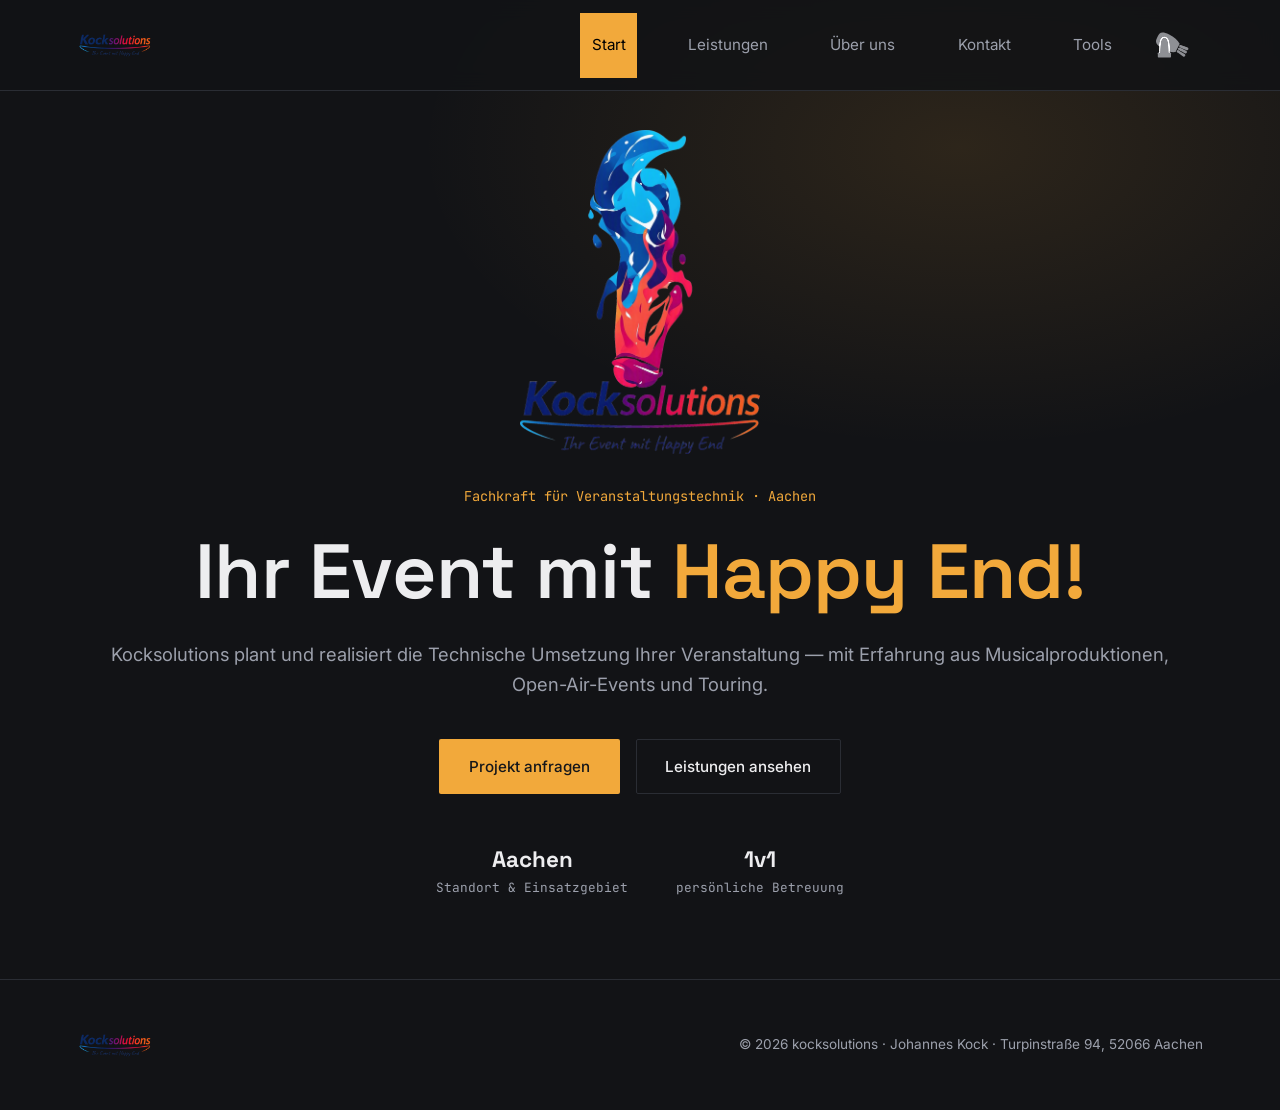
==== commit 4cb9b4e5: "a" ====
--- a/index.html
+++ b/index.html
@@ -20,12 +20,12 @@
   <div class="lightshow-beam lightshow-beam-color lightshow-beam-6"></div>
   <div class="lightshow-beam lightshow-beam-white lightshow-beam-7"></div>
   <p class="lightshow-title"><em>Kocksolutions</em></p>
-    <p class="blinder-hint">Leertaste drücken für Blinder</p>
+    <p class="blinder-hint">Tippen oder Leertaste für Blinder</p>
 </div>
 
 <nav>
   <div class="logo" id="logoTrigger" role="button" tabindex="0" aria-label="Lichtshow starten"><img src="website-images/Kocksolutions_Spruch_Transparent.png" alt="Kocksolutions"></div>
-  <button class="nav-toggle" id="navToggle" aria-label="Menü öffnen">☰</button>
+  <button class="nav-toggle" id="navToggle" type="button" aria-label="Menü öffnen" aria-controls="navLinks" aria-expanded="false">☰</button>
   <button class="theme-toggle" id="themeToggle" type="button" aria-label="Lightmode aktivieren" title="Light-/Darkmode wechseln">
     <img src="website-images/moving-head-light.svg" alt="">
   </button>
@@ -34,6 +34,7 @@
     <a data-page="leistungen">Leistungen</a>
     <a data-page="ueberuns">Über uns</a>
     <a data-page="kontakt">Kontakt</a>
+    <a data-page="tools">Tools</a>
   </div>
 </nav>
 
@@ -64,40 +65,40 @@
     </div>
 
     <div class="services" role="list">
-      <div class="service" role="listitem" tabindex="0">
+      <div class="service" role="listitem" tabindex="0" aria-expanded="false">
         <svg viewBox="0 0 24 24" fill="none" stroke-width="1.6" stroke-linecap="round" stroke-linejoin="round"><path d="M9 18h6M10 21h4M12 3a6 6 0 0 0-4 10.5c.6.6 1 1.4 1 2.5h6c0-1.1.4-1.9 1-2.5A6 6 0 0 0 12 3z"/></svg>
         <div><h3>Lichttechnik</h3><p>Planung, Aufbau und Betrieb von Scheinwerfern, Steuerpulten und Lichtanlagen für jede Bühnengröße.<span class="service-detail">Von der Auswahl der Geräte bis zur Einrichtung vor Ort entsteht eine zuverlässige Lichtlösung für Ihre Produktion.</span></p></div>
-        <div class="service-image"><img src="https://images.unsplash.com/photo-1503095396549-807759245b35?auto=format&amp;fit=crop&amp;w=440&amp;h=152&amp;q=80" alt="Bühne mit farbiger Lichttechnik"></div>
-      </div>
-      <div class="service" role="listitem" tabindex="0">
+        <div class="service-image"><img src="website-images/lichttechnik.jpg" alt="Scheinwerfer und Lichttechnik beim Aufbau einer Veranstaltung"></div>
+      </div>
+      <div class="service" role="listitem" tabindex="0" aria-expanded="false">
         <svg viewBox="0 0 24 24" fill="none" stroke-width="1.6" stroke-linecap="round" stroke-linejoin="round"><circle cx="12" cy="12" r="4"/><path d="M12 2v2M12 20v2M4.9 4.9l1.4 1.4M17.7 17.7l1.4 1.4M2 12h2M20 12h2M4.9 19.1l1.4-1.4M17.7 6.3l1.4-1.4"/></svg>
         <div><h3>Lichtdesign</h3><p>Stimmungsvolle Beleuchtungskonzepte, abgestimmt auf Bühne, Raum und dramaturgischen Anspruch.<span class="service-detail">Farbe, Kontrast und Bewegung unterstützen dabei gezielt Atmosphäre, Künstler und Geschichte des Events.</span></p></div>
-        <div class="service-image"><img src="https://images.unsplash.com/photo-1492684223066-81342ee5ff30?auto=format&amp;fit=crop&amp;w=440&amp;h=152&amp;q=80" alt="Beleuchtete Konzertbühne bei Nacht"></div>
-      </div>
-      <div class="service" role="listitem" tabindex="0">
+        <div class="service-image"><img src="website-images/lichtdesign.jpg" alt="Blaue und warme Lichtstrahlen auf einer Bühne"></div>
+      </div>
+      <div class="service" role="listitem" tabindex="0" aria-expanded="false">
         <svg viewBox="0 0 24 24" fill="none" stroke-width="1.6" stroke-linecap="round" stroke-linejoin="round"><path d="M4 4v6h6M20 20v-6h-6"/><path d="M20 8a8 8 0 0 0-14.9-3M4 16a8 8 0 0 0 14.9 3"/></svg>
         <div><h3>Rigging</h3><p>Sichere Planung und Montage von Traversen, Flugpunkten und Lastaufnahmen nach geltenden Vorschriften.<span class="service-detail">Dabei werden Anschlagpunkte, Lasten und die örtlichen Bedingungen sorgfältig geprüft und dokumentiert.</span></p></div>
-        <div class="service-image"><img src="https://images.unsplash.com/photo-1524368535928-5b5e00ddc76b?auto=format&amp;fit=crop&amp;w=440&amp;h=152&amp;q=80" alt="Traversen und Scheinwerfer über einer Bühne"></div>
-      </div>
-      <div class="service" role="listitem" tabindex="0">
+        <div class="service-image"><img src="website-images/rigging.jpg" alt="Rigging und beleuchtete Bühne aus erhöhter Perspektive"></div>
+      </div>
+      <div class="service" role="listitem" tabindex="0" aria-expanded="false">
         <svg viewBox="0 0 24 24" fill="none" stroke-width="1.6" stroke-linecap="round" stroke-linejoin="round"><path d="M4 4v16M4 4h13l-2 4 2 4H4"/></svg>
         <div><h3>Technische Leitung</h3><p>Ansprechperson vor Ort während der gesamten Veranstaltung — für einen reibungslosen Ablauf.<span class="service-detail">Alle Gewerke und Abläufe bleiben koordiniert, damit Entscheidungen schnell getroffen und Lösungen direkt umgesetzt werden.</span></p></div>
         <div class="service-image"><img src="https://images.unsplash.com/photo-1556761175-b413da4baf72?auto=format&amp;fit=crop&amp;w=440&amp;h=152&amp;q=80" alt="Technisches Team bei einer Veranstaltungsplanung"></div>
       </div>
-      <div class="service" role="listitem" tabindex="0">
+      <div class="service" role="listitem" tabindex="0" aria-expanded="false">
         <svg viewBox="0 0 24 24" fill="none" stroke-width="1.6" stroke-linecap="round" stroke-linejoin="round"><path d="M9 18V5l12-2v13"/><circle cx="6" cy="18" r="3"/><circle cx="18" cy="16" r="3"/></svg>
         <div><h3>Technische Planung</h3><p>Vorausschauende Planung von Technik, Logistik und Ablauf lange vor dem Veranstaltungstag.<span class="service-detail">Von der ersten Skizze bis zum Zeitplan werden Anforderungen, Material und Personal sinnvoll zusammengeführt.</span></p></div>
         <div class="service-image"><img src="https://images.unsplash.com/photo-1540575467063-178a50c2df87?auto=format&amp;fit=crop&amp;w=440&amp;h=152&amp;q=80" alt="Planung einer Veranstaltung in einem Saal"></div>
       </div>
-      <div class="service" role="listitem" tabindex="0">
+      <div class="service" role="listitem" tabindex="0" aria-expanded="false">
         <svg viewBox="0 0 24 24" fill="none" stroke-width="1.6" stroke-linecap="round" stroke-linejoin="round"><rect x="3" y="4" width="18" height="16" rx="1"/><path d="M3 9h18M9 9v11"/><path d="M13 13h4M13 16h4"/></svg>
         <div><h3>CAD-Planung</h3><p>Präzise technische Zeichnungen und Bestuhlungs- bzw. Bühnenpläne als verlässliche Planungsgrundlage.<span class="service-detail">Übersichtliche Pläne schaffen Klarheit für Aufbau, Kommunikation und die sichere Umsetzung vor Ort.</span></p></div>
-        <div class="service-image"><img src="https://images.unsplash.com/photo-1531058020387-3be344556be6?auto=format&amp;fit=crop&amp;w=440&amp;h=152&amp;q=80" alt="Veranstaltungsraum mit Bühnenaufbau"></div>
+        <div class="service-image"><img src="website-images/cad-planung.jpg" alt="CAD-Rendering eines Veranstaltungs- und Bühnenplans"></div>
       </div>
       <div class="service" role="listitem" tabindex="0">
         <svg viewBox="0 0 24 24" fill="none" stroke-width="1.6" stroke-linecap="round" stroke-linejoin="round"><path d="M4 12a8 8 0 1 1 8 8"/><path d="M4 12v6h6"/></svg>
         <div><h3>Auf- &amp; Abbau</h3><p>Termingerechte, saubere Durchführung von Auf- und Abbau der gesamten Veranstaltungstechnik.<span class="service-detail">Das Material wird strukturiert eingerichtet, getestet und nach dem Event vollständig und ordentlich zurückgebaut.</span></p></div>
-        <div class="service-image"><img src="https://images.unsplash.com/photo-1470229722913-7c0e2dbbafd3?auto=format&amp;fit=crop&amp;w=440&amp;h=152&amp;q=80" alt="Aufbau von Veranstaltungstechnik auf einer Bühne"></div>
+        <div class="service-image"><img src="website-images/aufbau.jpg" alt="Bühnenaufbau in einer Veranstaltungshalle mit Arbeitsbühne"></div>
       </div>
     </div>
 
@@ -204,6 +205,34 @@
   </section>
 </div>
 
+<!-- ================= TOOLS ================= -->
+<div class="page" id="page-tools">
+  <section>
+    <div class="section-head">
+      <h2>Tools</h2>
+      <p>Interne Werkzeuge und Downloads an einem Ort.</p>
+    </div>
+    <div class="tools-panel">
+      <form id="toolsLoginForm" class="tools-login">
+        <div class="field">
+          <label for="toolsPassword">Passwort</label>
+          <input type="password" id="toolsPassword" name="password" autocomplete="current-password" required>
+        </div>
+        <button type="submit" class="btn btn-primary">Tools freischalten</button>
+        <p class="form-status" id="toolsLoginStatus" role="status" aria-live="polite"></p>
+      </form>
+      <div id="toolsContent" class="tools-content" hidden>
+        <div class="tools-toolbar">
+          <p class="tools-notice">Hinweis: Der Passwortschutz blendet diese Seite nur in der Website frei. Dateien im öffentlichen Repository können weiterhin direkt aufgerufen werden.</p>
+          <button id="toolsLock" class="btn btn-outline" type="button">Sperren</button>
+        </div>
+        <p id="toolsListStatus" class="form-status" role="status" aria-live="polite">Tools werden geladen ...</p>
+        <div id="toolsList" class="tools-list"></div>
+      </div>
+    </div>
+  </section>
+</div>
+
 <footer>
   <div class="logo"><img src="website-images/Kocksolutions_Spruch_Transparent.png" alt="Kocksolutions"></div>
   <div>© 2026 kocksolutions · Johannes Kock · Turpinstraße 94, 52066 Aachen</div>
@@ -218,37 +247,210 @@
   const pages = document.querySelectorAll('.page');
   const navLinksEl = document.getElementById('navLinks');
   const navToggle = document.getElementById('navToggle');
+  const services = document.querySelectorAll('.service');
   const themeToggle = document.getElementById('themeToggle');
   const contactForm = document.getElementById('contactForm');
   const formStatus = document.getElementById('formStatus');
   const successOverlay = document.getElementById('successOverlay');
   const logoTrigger = document.getElementById('logoTrigger');
   const lightshowOverlay = document.getElementById('lightshowOverlay');
+  const toolsLoginForm = document.getElementById('toolsLoginForm');
+  const toolsLoginStatus = document.getElementById('toolsLoginStatus');
+  const toolsContent = document.getElementById('toolsContent');
+  const toolsList = document.getElementById('toolsList');
+  const toolsListStatus = document.getElementById('toolsListStatus');
+  const toolsLock = document.getElementById('toolsLock');
   const pageOrder = Array.from(pages);
+  let lastPointerType = 'mouse';
+  const toolsPasswordHash = '51b05bbb2884529a7aaa074d3143d63449507a9866e57778a031988620074478';
 
   function showPage(id){
     const currentPage = document.querySelector('.page.active');
     const nextPage = document.getElementById('page-' + id);
-    if (!nextPage || nextPage === currentPage) return;
-    const direction = pageOrder.indexOf(nextPage) > pageOrder.indexOf(currentPage) ? 'page-enter-right' : 'page-enter-left';
-    pages.forEach(p => p.classList.remove('active', 'page-enter-right', 'page-enter-left'));
-    nextPage.classList.add('active', direction);
-    document.querySelectorAll('.nav-links a').forEach(a => a.classList.toggle('active', a.dataset.page === id));
-    window.scrollTo({top:0, behavior:'auto'});
+    if (!nextPage) return;
+    if (nextPage !== currentPage) {
+      const direction = pageOrder.indexOf(nextPage) > pageOrder.indexOf(currentPage) ? 'page-enter-right' : 'page-enter-left';
+      pages.forEach(p => p.classList.remove('active', 'page-enter-right', 'page-enter-left'));
+      nextPage.classList.add('active', direction);
+      document.querySelectorAll('.nav-links a').forEach(a => a.classList.toggle('active', a.dataset.page === id));
+      window.scrollTo({top:0, behavior:'auto'});
+    }
     navLinksEl.classList.remove('open');
+    navToggle.setAttribute('aria-expanded', 'false');
+    navToggle.setAttribute('aria-label', 'Menü öffnen');
   }
 
   links.forEach(link => {
     link.addEventListener('click', () => showPage(link.dataset.page));
   });
 
+  toolsLoginForm.addEventListener('submit', async event => {
+    event.preventDefault();
+    const passwordInput = document.getElementById('toolsPassword');
+    const submitButton = toolsLoginForm.querySelector('button[type="submit"]');
+    submitButton.disabled = true;
+    toolsLoginStatus.textContent = 'Passwort wird geprüft ...';
+    toolsLoginStatus.className = 'form-status is-sending';
+
+    try {
+      if (!window.crypto?.subtle) throw new Error('Die Passwortprüfung benötigt eine sichere HTTPS-Verbindung.');
+      const digest = await window.crypto.subtle.digest('SHA-256', new TextEncoder().encode(passwordInput.value));
+      const enteredHash = Array.from(new Uint8Array(digest), byte => byte.toString(16).padStart(2, '0')).join('');
+      if (enteredHash !== toolsPasswordHash) throw new Error('Das Passwort ist nicht korrekt.');
+
+      passwordInput.value = '';
+      toolsLoginStatus.textContent = '';
+      toolsLoginForm.hidden = true;
+      toolsContent.hidden = false;
+      await loadTools();
+    } catch (error) {
+      toolsLoginStatus.textContent = error.message || 'Die Tools konnten nicht freigeschaltet werden.';
+      toolsLoginStatus.className = 'form-status is-error';
+    } finally {
+      submitButton.disabled = false;
+    }
+  });
+
+  toolsLock.addEventListener('click', () => {
+    toolsContent.hidden = true;
+    toolsLoginForm.hidden = false;
+    toolsLoginStatus.textContent = '';
+    toolsLoginStatus.className = 'form-status';
+    document.getElementById('toolsPassword').focus();
+  });
+
+  async function loadTools(directory = 'tools'){
+    toolsListStatus.textContent = 'Tools werden geladen ...';
+    toolsListStatus.className = 'form-status is-sending';
+    toolsList.replaceChildren();
+
+    try {
+      const url = `https://api.github.com/repos/Meyerjoha/kocksolutions/contents/${directory.split('/').map(encodeURIComponent).join('/')}`;
+      const response = await fetch(url, { headers: { Accept: 'application/vnd.github+json' } });
+      if (!response.ok) throw new Error(getToolDirectoryError(response, directory));
+      const entries = await response.json();
+      if (!Array.isArray(entries)) throw new Error('Die Tool-Liste vom Repository hat ein ungültiges Format.');
+
+      const files = (await Promise.all(entries.map(async entry => {
+        if (entry.type === 'dir') return loadToolDirectory(entry.path);
+        return entry.type === 'file' && !entry.name.startsWith('.') ? [entry] : [];
+      }))).flat();
+
+      if (!files.length) {
+        toolsListStatus.textContent = 'Im Ordner „tools“ sind noch keine Tools hinterlegt.';
+        toolsListStatus.className = 'form-status';
+        return;
+      }
+
+      files.sort((first, second) => first.path.localeCompare(second.path, 'de'));
+      files.forEach(file => {
+        const item = document.createElement('article');
+        item.className = 'tool-item';
+        const name = document.createElement('h3');
+        name.textContent = file.path.slice('tools/'.length);
+        const fileType = getToolFileType(file.name);
+        const typeLabel = document.createElement('p');
+        typeLabel.className = `tool-type tool-type-${fileType.kind}`;
+        typeLabel.textContent = fileType.label;
+        const size = document.createElement('p');
+        size.className = 'tool-size';
+        size.textContent = `${(file.size / 1024).toFixed(1)} KB`;
+        const actions = document.createElement('div');
+        actions.className = 'tool-actions';
+        if (fileType.kind === 'html' || fileType.kind === 'pdf') {
+          const openLink = document.createElement('a');
+          openLink.className = 'btn btn-outline';
+          openLink.href = file.path;
+          openLink.target = '_blank';
+          openLink.rel = 'noopener';
+          openLink.textContent = fileType.kind === 'html' ? 'HTML öffnen' : 'PDF öffnen';
+          actions.append(openLink);
+        }
+        if (fileType.kind !== 'html') {
+          const downloadLink = document.createElement('a');
+          downloadLink.className = 'btn btn-outline';
+          downloadLink.href = file.path;
+          downloadLink.download = file.name;
+          downloadLink.textContent = fileType.kind === 'program' ? 'Programm herunterladen' : 'Herunterladen';
+          actions.append(downloadLink);
+        }
+        item.append(name, typeLabel, size, actions);
+        toolsList.append(item);
+      });
+
+      toolsListStatus.textContent = `${files.length} ${files.length === 1 ? 'Tool' : 'Tools'} verfügbar.`;
+      toolsListStatus.className = 'form-status';
+    } catch (error) {
+      toolsListStatus.textContent = error instanceof TypeError
+        ? 'GitHub ist gerade nicht erreichbar. Prüfe deine Internetverbindung und versuche es erneut.'
+        : error.message || 'Die Tool-Liste konnte nicht geladen werden.';
+      toolsListStatus.className = 'form-status is-error';
+    }
+  }
+
+  function getToolDirectoryError(response, directory){
+    if (response.status === 404) {
+      return directory === 'tools'
+        ? 'Der Ordner „tools“ wurde noch nicht auf GitHub veröffentlicht. Füge Dateien zum lokalen tools-Ordner hinzu und veröffentliche ihn auf dem Branch main.'
+        : `Der Unterordner „${directory}“ wurde auf GitHub nicht gefunden.`;
+    }
+    if (response.status === 403 || response.status === 429) {
+      return 'GitHub begrenzt gerade die Anfragen. Bitte warte kurz und versuche es erneut.';
+    }
+    return `GitHub konnte den Ordner „${directory}“ nicht laden (HTTP ${response.status}).`;
+  }
+
+  function getToolFileType(fileName){
+    const extension = fileName.split('.').pop().toLowerCase();
+    if (['html', 'htm', 'xhtml'].includes(extension)) return { kind: 'html', label: 'HTML-Seite' };
+    if (extension === 'pdf') return { kind: 'pdf', label: 'PDF-Dokument' };
+    if ([
+      'exe', 'msi', 'msix', 'appx', 'com', 'bat', 'cmd', 'scr', 'ps1',
+      'sh', 'bash', 'run', 'appimage', 'deb', 'rpm', 'dmg', 'pkg', 'apk', 'jar'
+    ].includes(extension)) {
+      return { kind: 'program', label: 'Programmdatei' };
+    }
+    return { kind: 'file', label: 'Datei' };
+  }
+
+  async function loadToolDirectory(path){
+    const url = `https://api.github.com/repos/Meyerjoha/kocksolutions/contents/${path.split('/').map(encodeURIComponent).join('/')}`;
+    const response = await fetch(url, { headers: { Accept: 'application/vnd.github+json' } });
+    if (!response.ok) throw new Error(getToolDirectoryError(response, path));
+    const entries = await response.json();
+    if (!Array.isArray(entries)) throw new Error(`Der Tool-Ordner „${path}“ hat ein ungültiges Format.`);
+    return (await Promise.all(entries.map(async entry => {
+      if (entry.type === 'dir') return loadToolDirectory(entry.path);
+      return entry.type === 'file' && !entry.name.startsWith('.') ? [entry] : [];
+    }))).flat();
+  }
+
   navToggle.addEventListener('click', () => {
-    navLinksEl.classList.toggle('open');
+    const isOpen = navLinksEl.classList.toggle('open');
+    navToggle.setAttribute('aria-expanded', String(isOpen));
+    navToggle.setAttribute('aria-label', isOpen ? 'Menü schließen' : 'Menü öffnen');
+  });
+
+  services.forEach(service => {
+    service.addEventListener('click', () => {
+      if (lastPointerType !== 'touch' && !window.matchMedia('(hover: none), (pointer: coarse)').matches) return;
+      const isExpanded = service.classList.toggle('is-expanded');
+      service.setAttribute('aria-expanded', String(isExpanded));
+    });
+  });
+  document.addEventListener('keydown', () => {
+    lastPointerType = 'keyboard';
   });
 
   function toggleLightshow(){
     const isVisible = lightshowOverlay.classList.toggle('is-visible');
     lightshowOverlay.setAttribute('aria-hidden', String(!isVisible));
+  }
+
+  function triggerBlinder(){
+    lightshowOverlay.classList.remove('blinder-flash');
+    void lightshowOverlay.offsetWidth;
+    lightshowOverlay.classList.add('blinder-flash');
   }
 
   logoTrigger.addEventListener('click', toggleLightshow);
@@ -263,10 +465,13 @@
       if (event.code === 'Space' && !event.repeat) {
         event.preventDefault();
         if (!lightshowOverlay.classList.contains('is-visible')) toggleLightshow();
-        lightshowOverlay.classList.remove('blinder-flash');
-        void lightshowOverlay.offsetWidth;
-        lightshowOverlay.classList.add('blinder-flash');
+        triggerBlinder();
       }
+  });
+  lightshowOverlay.addEventListener('pointerdown', event => {
+    if (event.pointerType === 'touch' && lightshowOverlay.classList.contains('is-visible')) {
+      triggerBlinder();
+    }
   });
 
   function setTheme(theme){
@@ -288,6 +493,14 @@
   const pointerPosition = { x: pointerTarget.x, y: pointerTarget.y };
 
   document.addEventListener('pointermove', event => {
+    if (event.pointerType === 'touch') return;
+    pointerTarget.x = event.clientX;
+    pointerTarget.y = event.clientY;
+  });
+
+  document.addEventListener('pointerdown', event => {
+    lastPointerType = event.pointerType;
+    if (event.pointerType !== 'touch') return;
     pointerTarget.x = event.clientX;
     pointerTarget.y = event.clientY;
   });
--- a/style.css
+++ b/style.css
@@ -49,6 +49,11 @@
   transition:opacity 0.45s ease;
 }
 body[data-theme="ultra"] .ultra-dark-overlay{ opacity:1; }
+@media (hover:none), (pointer:coarse){
+  .ultra-dark-overlay{
+    background:radial-gradient(circle 320px at var(--mouse-x, 50vw) var(--mouse-y, 50vh), transparent 0, transparent 125px, rgba(0,0,0,0.28) 185px, rgba(0,0,0,0.82) 255px, #000 320px);
+  }
+}
 .lightshow-overlay{
   position:fixed;
   inset:0;
@@ -204,7 +209,9 @@
   cursor:pointer;
   transition:color 0.25s ease, transform 0.25s ease;
 }
-.theme-toggle:hover{ transform:scale(1.08); }
+@media (hover:hover) and (pointer:fine){
+  .theme-toggle:hover{ transform:scale(1.08); }
+}
 .theme-toggle:focus-visible{ outline:2px solid var(--accent); outline-offset:3px; }
 .theme-toggle img{ display:block; width:58px; height:33px; object-fit:contain; filter:brightness(1.45); transition:filter 0.3s ease; }
 body[data-theme="light"] .theme-toggle img{ filter:brightness(0.55); }
@@ -259,12 +266,18 @@
 
 .services{ display:grid; grid-template-columns:repeat(2, minmax(0, 1fr)); gap:1rem; }
 .service{ display:grid; grid-template-columns:minmax(0, 1fr) 128px; align-items:center; gap:1.5rem; min-height:150px; padding:1.5rem; background:var(--bg); border:1px solid var(--line); overflow:hidden; cursor:default; transform:scale(1); transform-origin:center; transition:transform 0.45s cubic-bezier(0.22, 1, 0.36, 1), grid-template-columns 0.35s ease, background 0.25s ease, box-shadow 0.45s ease; }
-.service:hover, .service:focus{ z-index:2; background:var(--bg-panel); transform:scale(1.04); box-shadow:0 14px 30px rgba(0,0,0,0.28); }
-.service:focus{ outline:1px solid var(--accent); outline-offset:-1px; }
+.service:focus-visible, .service.is-expanded{ z-index:2; background:var(--bg-panel); box-shadow:0 14px 30px rgba(0,0,0,0.28); }
+.service:focus-visible{ outline:1px solid var(--accent); outline-offset:-1px; }
+@media (hover:hover) and (pointer:fine){
+  .service:hover{ z-index:2; background:var(--bg-panel); transform:scale(1.04); box-shadow:0 14px 30px rgba(0,0,0,0.28); }
+}
 .service svg{ display:none; }
 .service h3{ font-size:1.45rem; margin-bottom:0; }
 .service p{ max-height:0; margin:0; color:var(--text-muted); font-size:0.95rem; opacity:0; overflow:hidden; transform:translateX(-48px); transition:max-height 0.75s cubic-bezier(0.22, 1, 0.36, 1), margin 0.75s cubic-bezier(0.22, 1, 0.36, 1), opacity 0.8s ease, transform 0.8s cubic-bezier(0.22, 1, 0.36, 1); }
-.service:hover p, .service:focus p{ max-height:8rem; margin-top:0.65rem; opacity:1; transform:translateX(0); }
+.service:focus-visible p, .service.is-expanded p{ max-height:8rem; margin-top:0.65rem; opacity:1; transform:translateX(0); }
+@media (hover:hover) and (pointer:fine){
+  .service:hover p{ max-height:8rem; margin-top:0.65rem; opacity:1; transform:translateX(0); }
+}
 .service-image{ width:128px; height:128px; opacity:1; overflow:hidden; transform:none; }
 .service-image img{ display:block; width:128px; height:128px; object-fit:cover; filter:saturate(0.8); }
 
@@ -291,6 +304,20 @@
 .contact-info-item .label{ font-family:'JetBrains Mono', monospace; font-size:0.78rem; color:var(--accent); text-transform:uppercase; letter-spacing:0.06em; margin-bottom:0.5rem; }
 .contact-info-item .value{ font-size:1.15rem; }
 .contact-info-item .value a:hover{ color:var(--accent); }
+.tools-panel{ max-width:900px; padding:clamp(1.25rem, 4vw, 2rem); background:var(--bg-panel); border:1px solid var(--line); }
+.tools-login[hidden], .tools-content[hidden]{ display:none; }
+.tools-login{ max-width:420px; }
+.tools-login .btn{ align-self:flex-start; }
+.tools-toolbar{ display:flex; align-items:flex-start; justify-content:space-between; gap:1rem; margin-bottom:1.25rem; }
+.tools-notice{ max-width:70ch; color:var(--text-muted); font-size:0.9rem; }
+.tools-list{ display:grid; grid-template-columns:repeat(auto-fill, minmax(min(100%, 220px), 1fr)); gap:1rem; }
+.tool-item{ display:flex; flex-direction:column; align-items:flex-start; gap:0.65rem; min-width:0; padding:1.2rem; background:var(--bg); border:1px solid var(--line); }
+.tool-item h3{ overflow-wrap:anywhere; font-size:1.05rem; }
+.tool-type{ padding:0.15rem 0.55rem; border-radius:2px; background:var(--accent-soft); color:var(--accent); font-size:0.78rem; }
+.tool-type-program{ background:rgba(100,160,255,0.12); color:#82b2ff; }
+.tool-size{ color:var(--text-muted); font-size:0.85rem; }
+.tool-actions{ display:flex; flex-wrap:wrap; gap:0.5rem; margin-top:auto; }
+.tool-actions .btn{ min-height:44px; }
 form{ display:flex; flex-direction:column; gap:1.3rem; }
 .field{ display:flex; flex-direction:column; gap:0.5rem; }
 .field label{ font-size:0.85rem; color:var(--text-muted); }
@@ -355,24 +382,32 @@
 
 @media (max-width:820px){
   .about-grid, .contact-grid{ grid-template-columns:1fr; }
+  .tools-toolbar{ flex-direction:column; }
   .hero-meta{ margin-top:3rem; }
   .logo{ flex-basis:min(78vw, 300px); width:min(78vw, 300px); height:44px; }
   .logo img{ width:min(78vw, 300px); height:44px; max-width:100%; }
   .hero-logo{ display:block; width:min(88vw, 300px); max-width:100%; max-height:36vh; margin:0 auto 2rem; }
-  .nav-links{ position:fixed; top:75px; left:0; right:0; bottom:0; z-index:10; background:var(--bg) !important; opacity:1; box-shadow:0 25px 50px rgba(0,0,0,0.35); flex-direction:column; min-height:calc(100dvh - 75px); padding:2.5rem 6vw; gap:1.8rem; font-size:1.2rem; transform:translateX(100%); transition:transform 1s ease; }
+  .nav-links{ position:fixed; top:84px; left:0; right:0; bottom:0; z-index:10; background:var(--bg) !important; opacity:1; box-shadow:0 25px 50px rgba(0,0,0,0.35); flex-direction:column; min-height:calc(100dvh - 84px); padding:2.5rem 6vw; gap:1.8rem; font-size:1.2rem; transform:translateX(100%); transition:transform 1s ease; }
   .nav-links.open{ transform:translateX(0); background:var(--bg) !important; }
-  .nav-toggle{ display:block; background:none; border:none; color:var(--text); font-size:1.6rem; cursor:pointer; z-index:101; }
-  .theme-toggle{ margin-left:0.75rem; flex:0 0 58px; }
+  .nav-toggle{ display:block; width:44px; height:44px; background:none; border:none; color:var(--text); font-size:1.6rem; cursor:pointer; z-index:101; }
+  .nav-links a{ display:flex; align-items:center; min-height:44px; }
+  .theme-toggle{ width:58px; height:44px; margin-left:0.75rem; flex:0 0 58px; }
 }
 
 @media (max-width:700px){
   .services{ grid-template-columns:1fr; }
   .service{ grid-template-columns:minmax(0, 1fr); gap:1rem; min-height:0; align-items:start; }
-  .service:hover, .service:focus{ grid-template-columns:minmax(0, 1fr); transform:scale(1.02); }
-  .service:hover p, .service:focus p{ max-height:24rem; }
+  .service:focus-visible, .service.is-expanded{ grid-template-columns:minmax(0, 1fr); }
+  .service:focus-visible p, .service.is-expanded p{ max-height:24rem; }
   .service-image{ grid-column:1; width:100%; height:120px; opacity:1; transform:none; }
   .service-image img{ width:100%; height:120px; }
-  .service:hover .service-image, .service:focus .service-image{ width:100%; }
+  .service:focus-visible .service-image, .service.is-expanded .service-image{ width:100%; }
+}
+
+@media (max-width:700px) and (hover:hover) and (pointer:fine){
+  .service:hover{ transform:scale(1.02); }
+  .service:hover p{ max-height:24rem; }
+  .service:hover .service-image{ width:100%; }
 }
 
 @media (prefers-reduced-motion: reduce){
--- a/service-animations.css
+++ b/service-animations.css
@@ -9,10 +9,17 @@
   }
 }
 
-.service:hover p,
-.service:focus p{
+.service:focus-visible p,
+.service.is-expanded p{
   animation:service-text-in 1.8s cubic-bezier(0.22, 1, 0.36, 1) both;
   will-change:opacity, transform;
+}
+
+@media (hover:hover) and (pointer:fine){
+  .service:hover p{
+    animation:service-text-in 1.8s cubic-bezier(0.22, 1, 0.36, 1) both;
+    will-change:opacity, transform;
+  }
 }
 
 .service p{
@@ -23,4 +30,3 @@
     transform 1.4s cubic-bezier(0.22, 1, 0.36, 1);
 }
 
-
